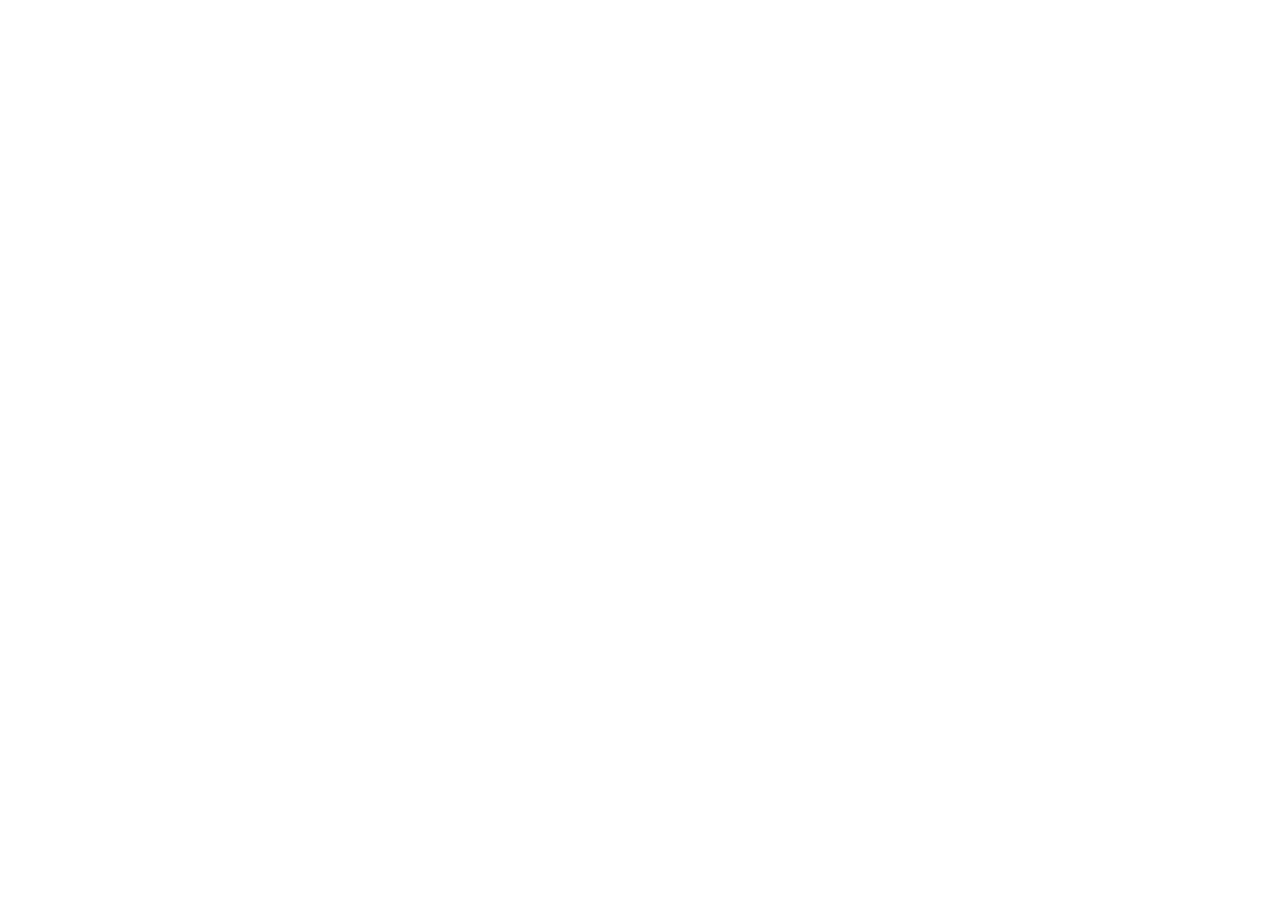
==== index.html @ f0270bab "add boiler plate" ====
<!DOCTYPE html>
<html lang="en" data-theme="light">
<head>
  <meta charset="utf-8">
  <meta name="viewport" content="width=device-width,initial-scale=1">
  <title>Talatinigan — Project Portfolio</title>
</head>
<body>
<header class="top">

</header>
<main>

</main>
</body>
</html>
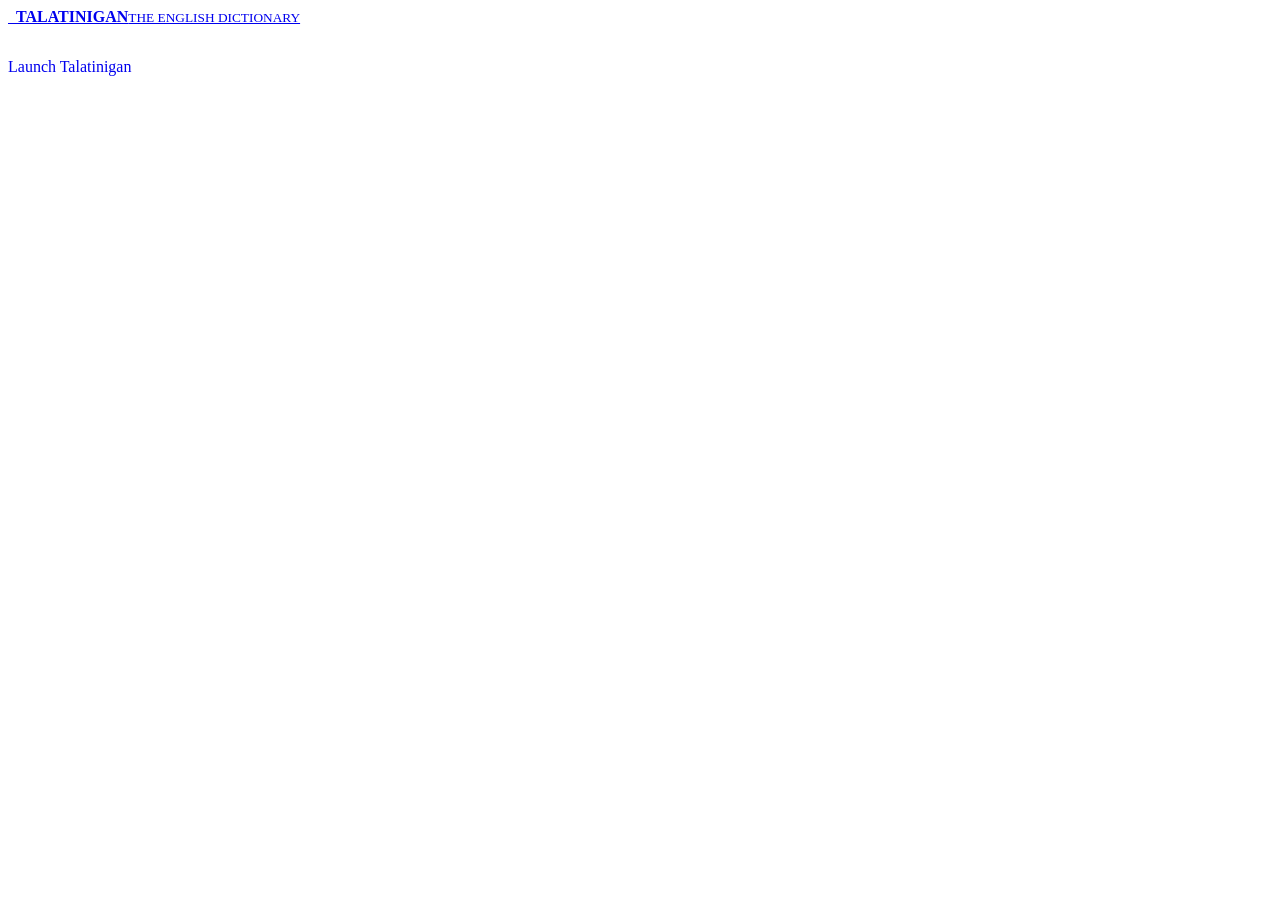
==== commit 1bc768e4: "added header" ====
--- a/index.html
+++ b/index.html
@@ -4,10 +4,18 @@
   <meta charset="utf-8">
   <meta name="viewport" content="width=device-width,initial-scale=1">
   <title>Talatinigan — Project Portfolio</title>
+  <link href="https://fonts.googleapis.com/css2?family=DM+Sans:wght@400;500&family=DM+Serif+Display&display=swap" rel="stylesheet">
 </head>
 <body>
 <header class="top">
-
+  <a class="brand" href="index.html" aria-label="Talatinigan home">
+      <img src="assets/light.svg" alt="" class="brand-mark brand-mark-light">
+      <img src="assets/dark.svg" alt="" class="brand-mark brand-mark-dark">
+      <span><b>TALATINIGAN</b><small>THE ENGLISH DICTIONARY</small></span>
+  </a>
+  <div class="btns" style="margin-top:32px">
+    <a class="btn" href="app.html" style="text-decoration:none">Launch Talatinigan</a>
+  </div>
 </header>
 <main>
 
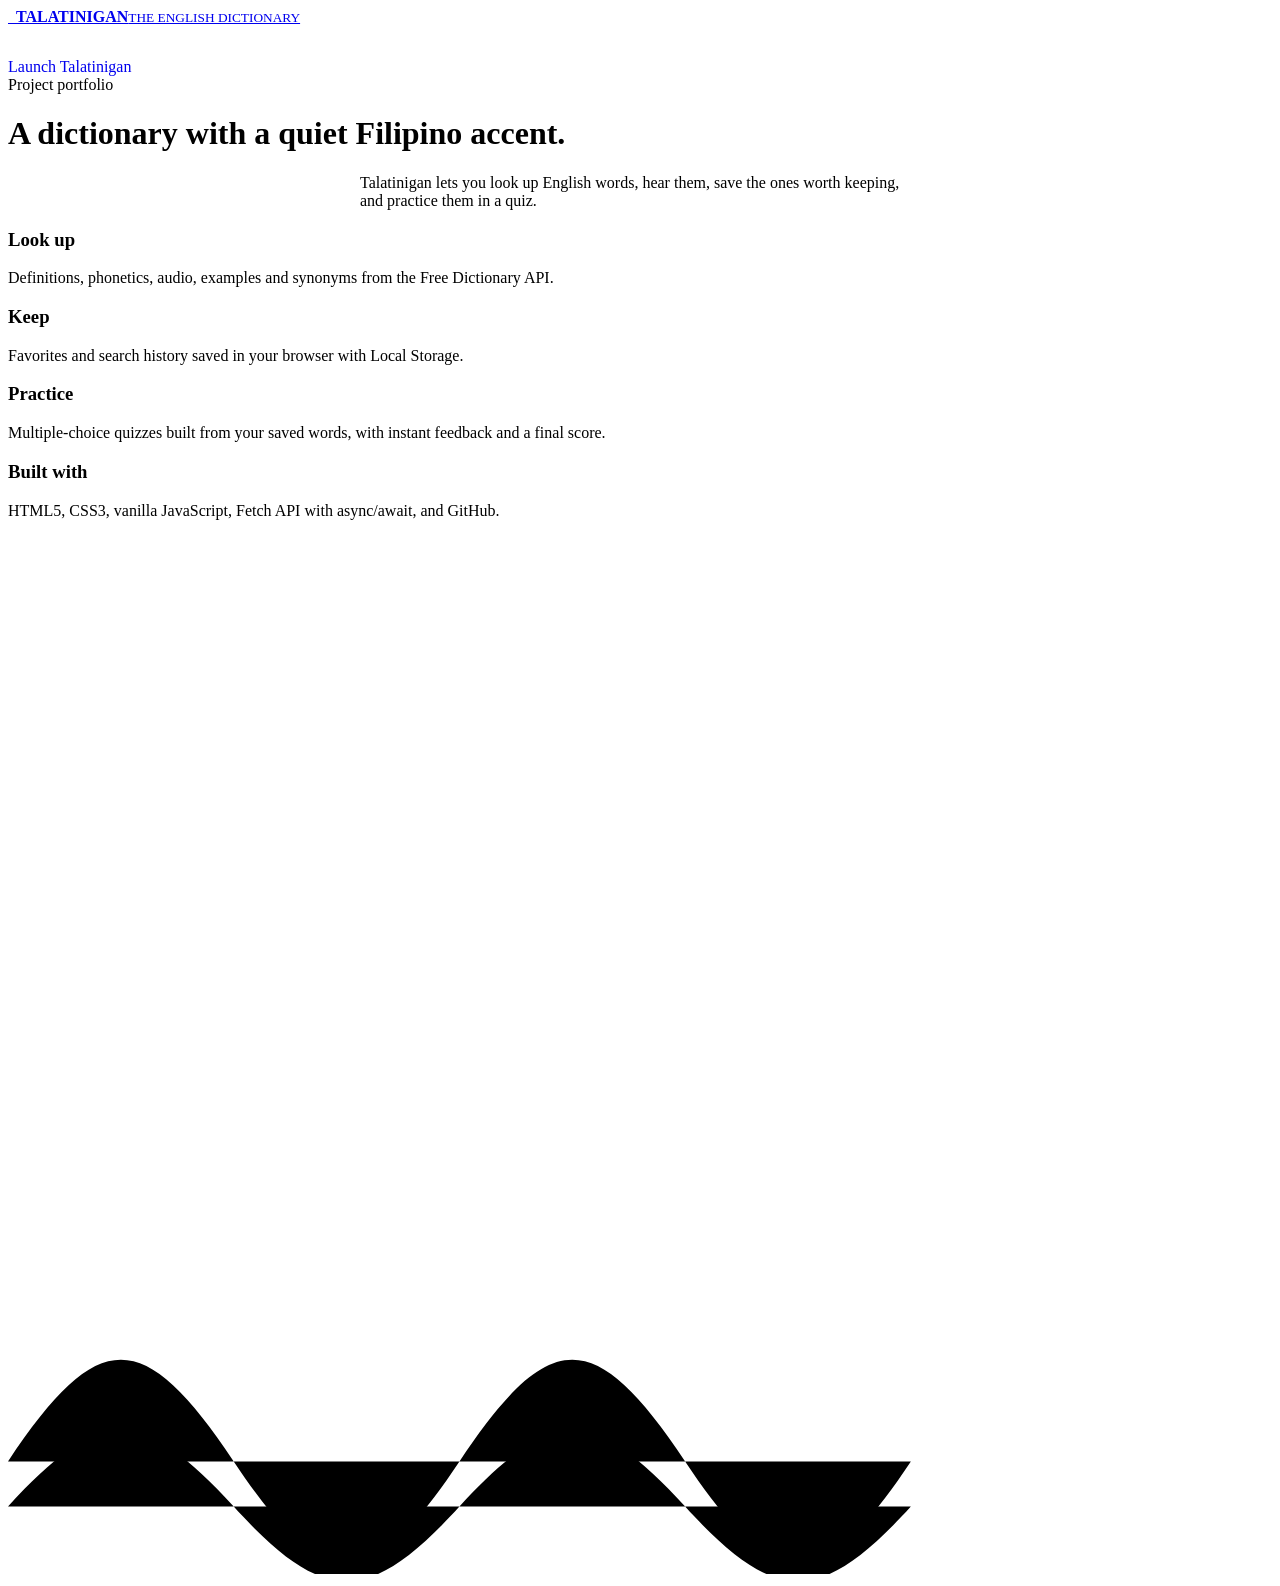
==== commit 3ad27cc6: "Added introduction interface" ====
--- a/index.html
+++ b/index.html
@@ -5,20 +5,31 @@
   <meta name="viewport" content="width=device-width,initial-scale=1">
   <title>Talatinigan — Project Portfolio</title>
   <link href="https://fonts.googleapis.com/css2?family=DM+Sans:wght@400;500&family=DM+Serif+Display&display=swap" rel="stylesheet">
+  <link rel="stylesheet" href="styles.css">
 </head>
 <body>
 <header class="top">
   <a class="brand" href="index.html" aria-label="Talatinigan home">
-      <img src="assets/light.svg" alt="" class="brand-mark brand-mark-light">
-      <img src="assets/dark.svg" alt="" class="brand-mark brand-mark-dark">
-      <span><b>TALATINIGAN</b><small>THE ENGLISH DICTIONARY</small></span>
+    <img src="assets/light.svg" alt="" class="brand-mark brand-mark-light">
+    <img src="assets/dark.svg" alt="" class="brand-mark brand-mark-dark">
+    <span><b>TALATINIGAN</b><small>THE ENGLISH DICTIONARY</small></span>
   </a>
-  <div class="btns" style="margin-top:32px">
-    <a class="btn" href="app.html" style="text-decoration:none">Launch Talatinigan</a>
-  </div>
+  <div class="btns" style="margin-top:32px"><a class="btn" href="app.html" style="text-decoration:none">Launch Talatinigan</a></div>
 </header>
 <main>
-
+  <div class="hero">
+    <div class="eyebrow">Project portfolio</div>
+    <h1>A dictionary with a quiet Filipino accent.</h1>
+    <p style="max-width:560px;margin:auto">Talatinigan lets you look up English words, hear them, save the ones worth keeping, and practice them in a quiz.</p>
+  </div>
+  <div class="cols">
+    <div class="card"><h3>Look up</h3><p>Definitions, phonetics, audio, examples and synonyms from the Free Dictionary API.</p></div>
+    <div class="card"><h3>Keep</h3><p>Favorites and search history saved in your browser with Local Storage.</p></div>
+    <div class="card"><h3>Practice</h3><p>Multiple-choice quizzes built from your saved words, with instant feedback and a final score.</p></div>
+    <div class="card"><h3>Built with</h3><p>HTML5, CSS3, vanilla JavaScript, Fetch API with async/await, and GitHub.</p></div>
+  </div>
 </main>
+<div class="deco" aria-hidden="true"><svg viewBox="0 0 280 230"><path d="M0 205c20-30 30-30 50 0s30 30 50 0 30-30 50 0 30 30 50 0"/><path d="M0 215c20-22 30-22 50 0s30 22 50 0 30-22 50 0 30 22 50 0"/></svg></div>
+<script>try{var t=localStorage.getItem('tala:theme');t=t&&JSON.parse(t);if(t==='dark'||(t==='system'&&matchMedia('(prefers-color-scheme: dark)').matches))document.documentElement.dataset.theme='dark'}catch(e){}</script>
 </body>
 </html>
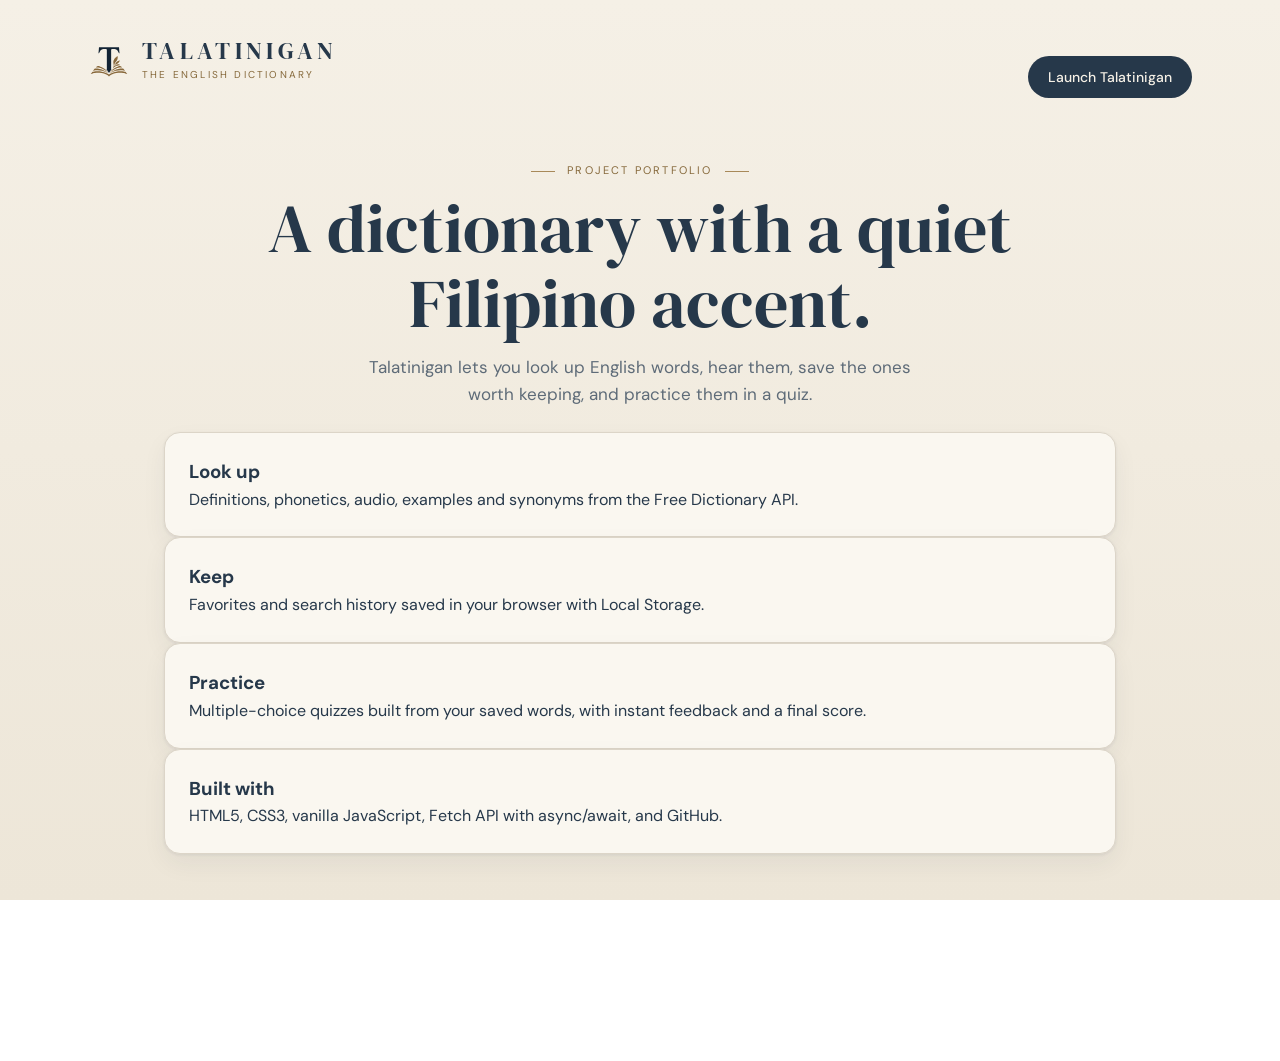
==== commit ce1833d4: "Update website and add brand logo" ====
--- a/index.html
+++ b/index.html
@@ -5,31 +5,31 @@
   <meta name="viewport" content="width=device-width,initial-scale=1">
   <title>Talatinigan — Project Portfolio</title>
   <link href="https://fonts.googleapis.com/css2?family=DM+Sans:wght@400;500&family=DM+Serif+Display&display=swap" rel="stylesheet">
-  <link rel="stylesheet" href="styles.css">
+  <link rel="stylesheet" href="style.css">
+  <link rel="icon" type="image/png" href="assets/favicon.png">
 </head>
 <body>
-<header class="top">
-  <a class="brand" href="index.html" aria-label="Talatinigan home">
-    <img src="assets/light.svg" alt="" class="brand-mark brand-mark-light">
-    <img src="assets/dark.svg" alt="" class="brand-mark brand-mark-dark">
-    <span><b>TALATINIGAN</b><small>THE ENGLISH DICTIONARY</small></span>
-  </a>
-  <div class="btns" style="margin-top:32px"><a class="btn" href="app.html" style="text-decoration:none">Launch Talatinigan</a></div>
-</header>
-<main>
-  <div class="hero">
-    <div class="eyebrow">Project portfolio</div>
-    <h1>A dictionary with a quiet Filipino accent.</h1>
-    <p style="max-width:560px;margin:auto">Talatinigan lets you look up English words, hear them, save the ones worth keeping, and practice them in a quiz.</p>
-  </div>
-  <div class="cols">
-    <div class="card"><h3>Look up</h3><p>Definitions, phonetics, audio, examples and synonyms from the Free Dictionary API.</p></div>
-    <div class="card"><h3>Keep</h3><p>Favorites and search history saved in your browser with Local Storage.</p></div>
-    <div class="card"><h3>Practice</h3><p>Multiple-choice quizzes built from your saved words, with instant feedback and a final score.</p></div>
-    <div class="card"><h3>Built with</h3><p>HTML5, CSS3, vanilla JavaScript, Fetch API with async/await, and GitHub.</p></div>
-  </div>
-</main>
-<div class="deco" aria-hidden="true"><svg viewBox="0 0 280 230"><path d="M0 205c20-30 30-30 50 0s30 30 50 0 30-30 50 0 30 30 50 0"/><path d="M0 215c20-22 30-22 50 0s30 22 50 0 30-22 50 0 30 22 50 0"/></svg></div>
-<script>try{var t=localStorage.getItem('tala:theme');t=t&&JSON.parse(t);if(t==='dark'||(t==='system'&&matchMedia('(prefers-color-scheme: dark)').matches))document.documentElement.dataset.theme='dark'}catch(e){}</script>
+  <header class="top">
+    <a class="brand" href="index.html" aria-label="Talatinigan home">
+      <img src="assets/light.svg" alt="" class="brand-mark brand-mark-light">
+      <img src="assets/dark.svg" alt="" class="brand-mark brand-mark-dark">
+      <span><b>TALATINIGAN</b><small>THE ENGLISH DICTIONARY</small></span>
+    </a>
+    <div class="btns" style="margin-top:32px"><a class="btn" href="app.html" style="text-decoration:none">Launch Talatinigan</a></div>
+  </header>
+  <main>
+    <div class="hero">
+      <div class="eyebrow">Project portfolio</div>
+      <h1>A dictionary with a quiet Filipino accent.</h1>
+      <p style="max-width:560px;margin:auto">Talatinigan lets you look up English words, hear them, save the ones worth keeping, and practice them in a quiz.</p>
+    </div>
+    <div class="cols">
+      <div class="card"><h3>Look up</h3><p>Definitions, phonetics, audio, examples and synonyms from the Free Dictionary API.</p></div>
+      <div class="card"><h3>Keep</h3><p>Favorites and search history saved in your browser with Local Storage.</p></div>
+      <div class="card"><h3>Practice</h3><p>Multiple-choice quizzes built from your saved words, with instant feedback and a final score.</p></div>
+      <div class="card"><h3>Built with</h3><p>HTML5, CSS3, vanilla JavaScript, Fetch API with async/await, and GitHub.</p></div>
+    </div>
+  </main>
+  <script>try{var t=localStorage.getItem('tala:theme');t=t&&JSON.parse(t);if(t==='dark'||(t==='system'&&matchMedia('(prefers-color-scheme: dark)').matches))document.documentElement.dataset.theme='dark'}catch(e){}</script>
 </body>
 </html>
--- a/style.css
+++ b/style.css
@@ -0,0 +1,719 @@
+/* TALATINIGAN — Pure CSS Design System */
+:root {
+  --paper: #F5F0E6;
+  --ink: #26384A;
+  --brass: #A88959;
+  --white: #ffffff;
+  --stone: #DCD5C8;
+  --night: #202C3B;
+  --bg: var(--paper);
+  --bg2: #EDE6D8;
+  --card: #FAF7F0;
+  --ink-c: var(--ink);
+  --muted: #5E6B78;
+  --line: var(--stone);
+  --brass-t: #86693B;
+  --chip: #FDFBF6;
+  --kbd: #E6DFD0;
+  --btn: var(--ink);
+  --btn-t: var(--paper);
+  --danger: #B4503F;
+  --shadow: 0 1px 3px rgba(38, 56, 74, 0.08), 0 10px 24px rgba(38, 56, 74, 0.06);
+  --serif: 'DM Serif Display', Georgia, serif;
+  --sans: 'DM Sans', -apple-system, sans-serif;
+  --r-s: 10px;
+  --r-m: 16px;
+  --r-pill: 999px;
+}
+
+html[data-theme="dark"] {
+  --bg: var(--night);
+  --bg2: #1C2634;
+  --card: #28343F;
+  --ink-c: #F3EBDC;
+  --muted: #A9B4C0;
+  --line: #3A4856;
+  --brass: #C9A56B;
+  --brass-t: #D2B07A;
+  --chip: #2F3C49;
+  --kbd: #4A5663;
+  --btn: #F3EBDC;
+  --btn-t: #202C3B;
+  --danger: #E58A78;
+  --shadow: 0 10px 28px rgba(0, 0, 0, 0.35);
+}
+
+* {
+  box-sizing: border-box;
+  margin: 0;
+  padding: 0;
+}
+
+body {
+  font: 400 16px/1.6 var(--sans);
+  color: var(--ink-c);
+  background: linear-gradient(180deg, var(--bg) 0%, var(--bg2) 100%) fixed;
+  min-height: 100vh;
+  transition: background 0.3s, color 0.3s;
+
+}
+
+button {
+  font: inherit;
+  color: inherit;
+  background: none;
+  border: 0;
+  cursor: pointer;
+}
+
+[hidden] {
+  display: none !important;
+}
+
+/* Header */
+.top {
+  display: flex;
+  align-items: center;
+  justify-content: space-between;
+  gap: 24px;
+  padding: 24px 48px;
+  max-width: 1200px;
+  margin: auto;
+}
+
+.brand {
+  cursor: pointer;
+  display: inline-flex;
+  align-items: center;
+  gap: 12px;
+  text-decoration: none;
+  color: inherit;
+}
+
+.brand-mark {
+  width: 42px;
+  height: 42px;
+  object-fit: contain;
+  flex-shrink: 0;
+}
+
+.brand-mark-dark { display: none; }
+html[data-theme="dark"] .brand-mark-light { display: none; }
+html[data-theme="dark"] .brand-mark-dark { display: block; }
+
+.brand b {
+  display: block;
+  font: 400 24px/1 var(--serif);
+  letter-spacing: 0.18em;
+  color: var(--ink-c);
+}
+
+.brand small {
+  display: block;
+  font-size: 10px;
+  letter-spacing: 0.22em;
+  color: var(--brass-t);
+  margin-top: 4px;
+}
+
+nav {
+  display: flex;
+  align-items: center;
+  gap: 8px;
+}
+
+nav button {
+  padding: 8px 14px;
+  font-size: 15px;
+  color: var(--muted);
+  border-bottom: 2px solid transparent;
+  transition: color 0.2s;
+}
+
+nav button:hover {
+  color: var(--ink-c);
+}
+
+nav button.on {
+  color: var(--ink-c);
+  border-color: var(--brass);
+  font-weight: 500;
+}
+
+/* Toggle */
+.toggle {
+  display: flex;
+  align-items: center;
+  gap: 8px;
+  padding: 6px 14px;
+  margin-left: 8px;
+  border: 1px solid var(--line);
+  border-radius: var(--r-pill);
+  background: var(--chip);
+}
+
+.t-icon {
+  font-size: 14px;
+  line-height: 1;
+  color: var(--brass-t);
+}
+
+.toggle i {
+  width: 32px;
+  height: 18px;
+  border-radius: var(--r-pill);
+  background: var(--brass);
+  position: relative;
+  display: inline-block;
+}
+
+.toggle i:after {
+  content: "";
+  position: absolute;
+  top: 2px;
+  left: 2px;
+  width: 14px;
+  height: 14px;
+  border-radius: 50%;
+  background: var(--paper);
+  transition: transform 0.25s;
+}
+
+html[data-theme="dark"] .toggle i:after {
+  transform: translateX(14px);
+  background: var(--night);
+}
+
+/* Main */
+main {
+  max-width: 1000px;
+  margin: 0 auto;
+  padding: 16px 24px 23dvh;
+}
+
+.hero {
+  text-align: center;
+  padding: 24px 0;
+}
+
+.hero h1 {
+  font: 400 clamp(40px, 6vw, 68px)/1.1 var(--serif);
+  margin-bottom: 12px;
+}
+
+.hero p {
+  color: var(--muted);
+  font-size: 17px;
+}
+
+.eyebrow {
+  display: flex;
+  align-items: center;
+  justify-content: center;
+  gap: 12px;
+  font-size: 11px;
+  letter-spacing: 0.2em;
+  text-transform: uppercase;
+  color: var(--brass-t);
+  margin-bottom: 12px;
+}
+
+.eyebrow:before, .eyebrow:after {
+  content: "";
+  width: 24px;
+  height: 1px;
+  background: var(--brass);
+}
+
+.left .eyebrow {
+  justify-content: flex-start;
+}
+.left .eyebrow:before {
+  display: none;
+}
+
+/* Search */
+.search {
+  max-width: 600px;
+  margin: 20px auto;
+}
+
+.sbox {
+  display: flex;
+  align-items: center;
+  gap: 8px;
+  padding: 6px 6px 6px 20px;
+  background: var(--card);
+  border: 1px solid var(--brass);
+  border-radius: var(--r-pill);
+  box-shadow: var(--shadow);
+}
+
+.sbox input {
+  flex: 1;
+  border: 0;
+  background: none;
+  font: inherit;
+  color: inherit;
+  outline: 0;
+  padding: 8px 0;
+}
+
+.sbox input::placeholder {
+  color: var(--muted);
+}
+
+.go {
+  padding: 10px 22px;
+  border-radius: var(--r-pill);
+  background: var(--brass);
+  color: #fff;
+  font-weight: 500;
+  transition: opacity 0.2s;
+}
+
+.go:hover {
+  opacity: 0.9;
+}
+
+.try {
+  display: flex;
+  flex-wrap: wrap;
+  justify-content: center;
+  gap: 8px;
+  margin-bottom: 32px;
+}
+
+.try .eyebrow {
+  width: 100%;
+  margin-bottom: 4px;
+}
+
+.chip {
+  padding: 6px 16px;
+  border: 1px solid var(--line);
+  border-radius: var(--r-pill);
+  background: var(--chip);
+  font-size: 14px;
+  color: var(--muted);
+  transition: border-color 0.2s, color 0.2s;
+}
+
+.chip:hover {
+  border-color: var(--brass);
+  color: var(--ink-c);
+}
+
+/* Grid & Cards */
+.grid {
+  display: grid;
+  grid-template-columns: minmax(0, 1fr);
+  gap: 24px;
+  align-items: start;
+}
+
+.card {
+  background: var(--card);
+  border: 1px solid var(--line);
+  border-radius: var(--r-m);
+  box-shadow: var(--shadow);
+  padding: 24px;
+}
+
+.card h2 {
+  font-size: 20px;
+  margin-bottom: 12px;
+}
+
+.wordhead {
+  display: flex;
+  justify-content: space-between;
+  align-items: flex-start;
+}
+
+.lbl {
+  font-size: 11px;
+  letter-spacing: 0.18em;
+  text-transform: uppercase;
+  color: var(--brass-t);
+}
+
+.word {
+  font: 400 clamp(44px, 5vw, 68px)/1.1 var(--serif);
+  letter-spacing: 0.08em;
+  margin: 12px 0 6px;
+  overflow-wrap: anywhere;
+}
+
+.pron {
+  display: flex;
+  align-items: center;
+  gap: 12px;
+  color: var(--muted);
+  font-size: 15px;
+  margin-bottom: 16px;
+}
+
+.posh {
+  display: flex;
+  align-items: center;
+  gap: 12px;
+  margin: 20px 0 8px;
+  font-style: italic;
+  color: var(--brass-t);
+}
+
+.posh:after {
+  content: "";
+  flex: 1;
+  height: 1px;
+  background: var(--line);
+}
+
+ol.defs {
+  list-style: none;
+  display: grid;
+  gap: 12px;
+}
+
+ol.defs li {
+  display: grid;
+  grid-template-columns: 24px 1fr;
+  gap: 10px;
+}
+
+ol.defs .n {
+  width: 22px;
+  height: 22px;
+  border: 1px solid var(--line);
+  border-radius: 50%;
+  font-size: 11px;
+  display: grid;
+  place-items: center;
+  color: var(--muted);
+  margin-top: 3px;
+}
+
+.q {
+  color: var(--muted);
+  font-size: 14px;
+  margin-top: 4px;
+  font-style: italic;
+}
+
+.syn {
+  display: flex;
+  flex-wrap: wrap;
+  align-items: center;
+  gap: 6px;
+  margin-top: 12px;
+}
+
+.row {
+  display: flex;
+  justify-content: space-between;
+  align-items: center;
+  padding: 12px 0;
+  border-bottom: 1px solid var(--line);
+  width: 100%;
+}
+
+.bar {
+  height: 8px;
+  border-radius: var(--r-pill);
+  background: var(--line);
+  overflow: hidden;
+  margin: 8px 0 12px;
+}
+
+.bar i {
+  display: block;
+  height: 100%;
+  background: var(--brass);
+  border-radius: inherit;
+  transition: width 0.3s;
+}
+
+.small {
+  font-size: 13px;
+  color: var(--muted);
+}
+
+/* Common UI */
+.btn {
+  padding: 10px 20px;
+  border-radius: var(--r-pill);
+  background: var(--btn);
+  color: var(--btn-t);
+  font-size: 14px;
+  font-weight: 500;
+  transition: opacity 0.2s;
+}
+
+.btn:hover {
+  opacity: 0.9;
+}
+
+.btn.danger {
+  background: none;
+  border: 1px solid var(--danger);
+  color: var(--danger);
+}
+
+.btn.ghost {
+  background: none;
+  border: 1px solid var(--line);
+  color: var(--ink-c);
+}
+
+.icon-btn {
+  padding: 6px 12px;
+  border: 1px solid var(--line);
+  border-radius: var(--r-pill);
+  font-size: 13px;
+  color: var(--ink-c);
+}
+
+.icon-btn.saved {
+  border-color: var(--brass);
+  color: var(--brass-t);
+  font-weight: 500;
+}
+
+.btns {
+  display: flex;
+  gap: 10px;
+  justify-content: center;
+  flex-wrap: wrap;
+}
+
+.cards {
+  display: grid;
+  grid-template-columns: repeat(auto-fill, minmax(260px, 1fr));
+  gap: 16px;
+  margin-top: 20px;
+}
+
+.mini {
+  padding: 18px;
+  cursor: pointer;
+  text-align: left;
+  border: 1px solid var(--line);
+  border-radius: var(--r-m);
+  background: var(--card);
+}
+
+.mini:hover {
+  border-color: var(--brass);
+}
+
+.mini h3 {
+  font: 400 22px var(--serif);
+  margin-bottom: 4px;
+}
+
+.mini p {
+  font-size: 14px;
+  color: var(--muted);
+}
+
+.headrow {
+  display: flex;
+  justify-content: space-between;
+  align-items: flex-end;
+  gap: 16px;
+}
+
+/* ===== Footer ===== */
+
+.site-footer {
+  margin-top: 24px;
+  padding: 40px 48px 20px;
+  border-top: 1px solid var(--line);
+  background: var(--bg2);
+  color: var(--ink-c);
+  transition: background 0.3s, color 0.3s;
+}
+
+.footer-inner {
+  max-width: 1104px;
+  margin: 0 auto;
+  padding-bottom: 32px;
+
+  display: flex;
+  justify-content: space-between;
+  align-items: flex-start;
+  flex-wrap: wrap;
+  gap: 40px;
+}
+
+.footer-brand {
+  max-width: 340px;
+}
+
+.footer-logo {
+  display: inline-flex;
+  align-items: center;
+  color: inherit;
+  cursor: pointer;
+  gap: 12px;
+  text-decoration: none;
+}
+
+.footer-brand-text strong {
+  display: block;
+  font: 400 20px/1.2 var(--serif);
+  letter-spacing: 0.12em;
+}
+
+.footer-brand-text small {
+  display: block;
+  margin-top: 5px;
+  color: var(--brass-t);
+  font-size: 9px;
+  letter-spacing: 0.16em;
+}
+
+.footer-description {
+  max-width: 320px;
+  color: var(--muted);
+  font-size: 13px;
+  line-height: 1.8;
+}
+
+.footer-links {
+  display: flex;
+  flex-wrap: wrap;
+  gap: clamp(32px, 6vw, 80px);
+}
+
+.footer-bottom {
+  max-width: 1104px;
+  margin: 0 auto;
+  padding-top: 18px;
+  display: flex;
+  justify-content: space-between;
+  align-items: center;
+  flex-wrap: wrap;
+  gap: 10px;
+  color: var(--muted);
+  font-size: 11px;
+}
+
+/* Responsive footer */
+
+@media (max-width: 700px) {
+  .site-footer {
+    padding: 32px 20px 18px;
+  }
+
+  .footer-inner {
+    flex-direction: column;
+    gap: 28px;
+  }
+
+  .footer-links {
+    width: 100%;
+    gap: 40px;
+  }
+
+  .footer-bottom {
+    flex-direction: column;
+    align-items: flex-start;
+    gap: 6px;
+  }
+}
+
+@media (max-width: 360px) {
+  .site-footer {
+    padding-right: 16px;
+    padding-left: 16px;
+  }
+
+  .footer-links {
+    gap: 24px;
+  }
+}
+
+/* Toast */
+.toast {
+  position: fixed;
+  left: 50%;
+  bottom: 24px;
+  transform: translate(-50%, 20px);
+  background: var(--btn);
+  color: var(--btn-t);
+  padding: 8px 18px;
+  border-radius: var(--r-pill);
+  font-size: 14px;
+  opacity: 0;
+  pointer-events: none;
+  transition: 0.25s;
+  z-index: 100;
+}
+
+.toast.show {
+  opacity: 1;
+  transform: translate(-50%, 0);
+}
+
+@media (max-width: 480px) {
+  .brand-mark {
+    width: 34px;
+    height: 34px;
+  }
+  .brand b {
+    font-size: 19px;
+  }
+  .brand small {
+    font-size: 8px;
+  }
+}
+
+@media (max-width: 800px) {
+  .top {
+    padding: 16px;
+    flex-wrap: wrap;
+  }
+  .grid {
+    grid-template-columns: 1fr;
+  }
+  main {
+    padding: 16px 24px 33dvh;
+  }
+}
+
+/* Clean dictionary-only layout */
+.grid { grid-template-columns: minmax(0, 1fr); }
+
+#main-card, #main-card > .card {
+  min-width: 0; 
+  width: 100%; 
+}
+
+.error-card { 
+  text-align: center; 
+  padding: 32px 20px; 
+}
+
+.error-card p, .empty-def { 
+  color: var(--muted); 
+  margin: 8px 0 16px; 
+}
+
+.loading { 
+  padding: 32px; 
+  text-align: center; 
+}
+
+.source-link { 
+  margin-top: 20px; 
+  padding-top: 12px; 
+  border-top: 1px solid var(--line); 
+  font-size: 13px; 
+}
+
+.source-link a { 
+  color: var(--brass-t); 
+  text-decoration: none; 
+}
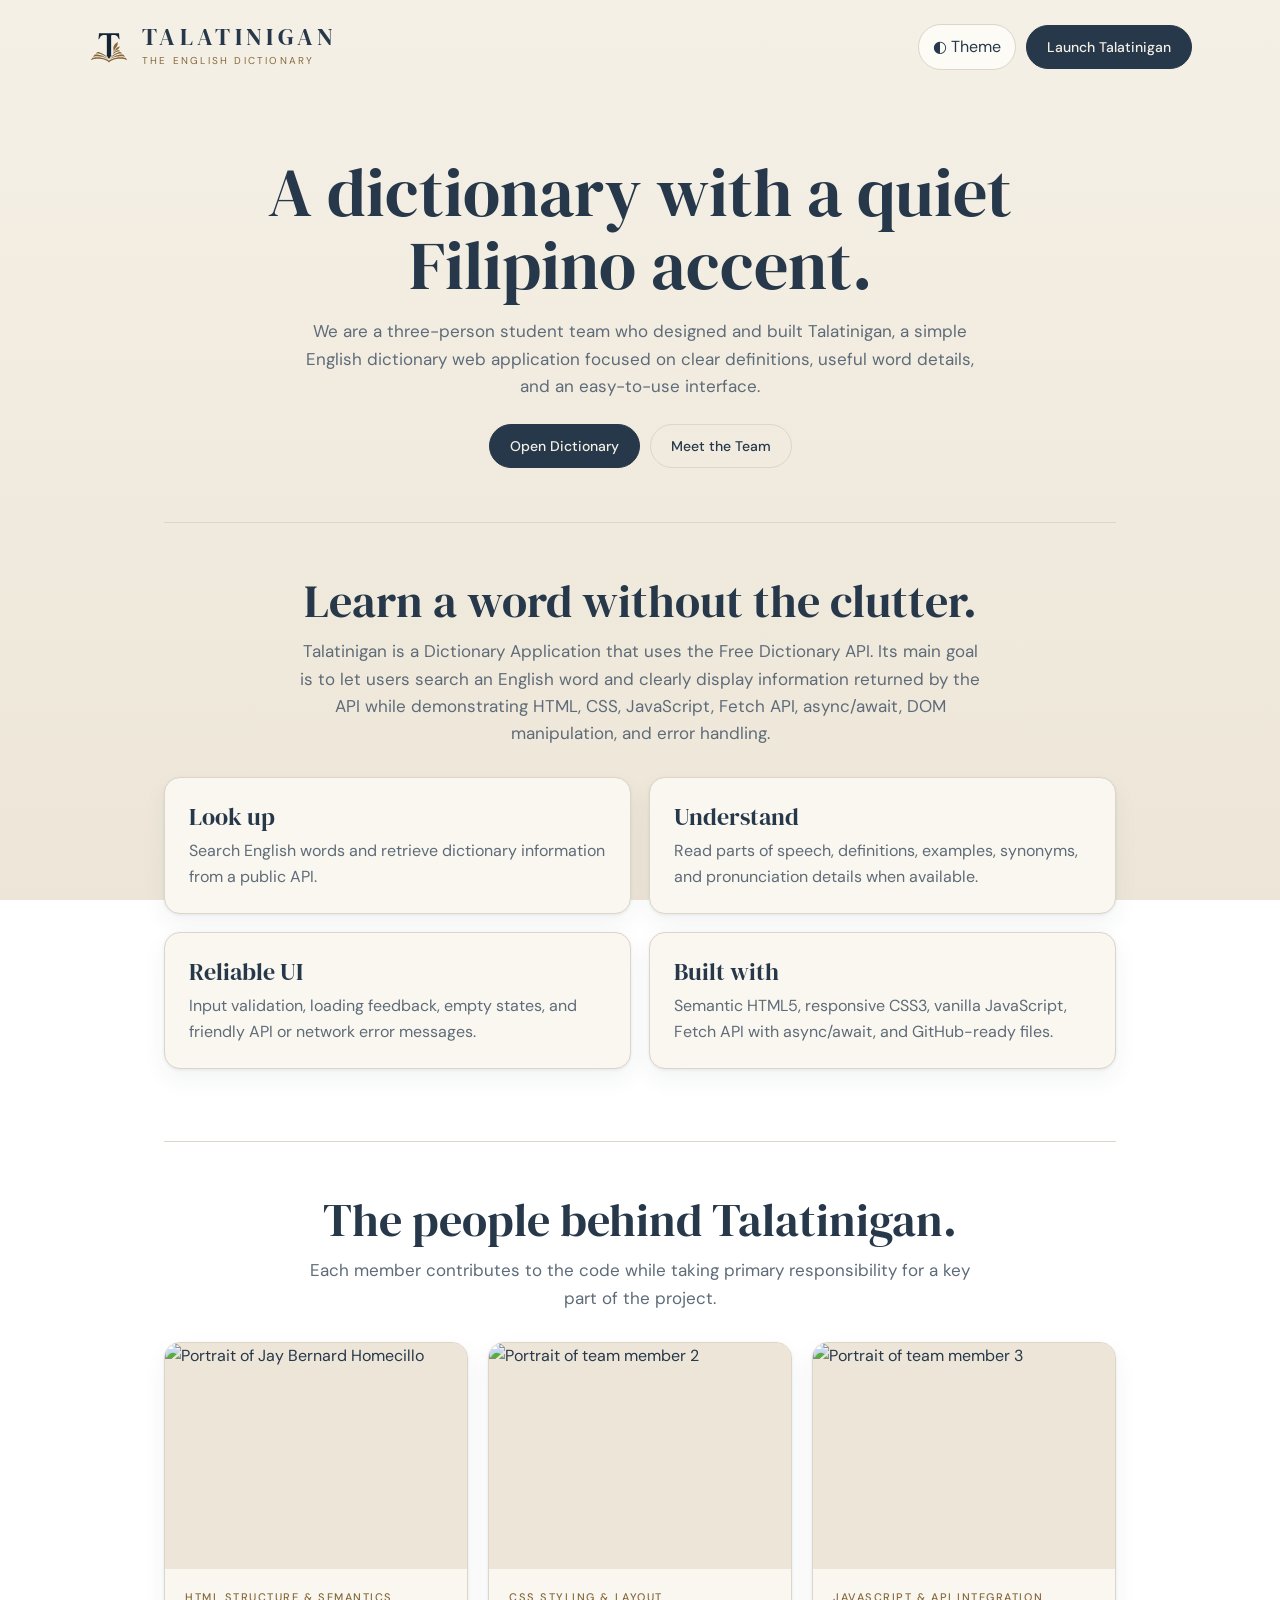
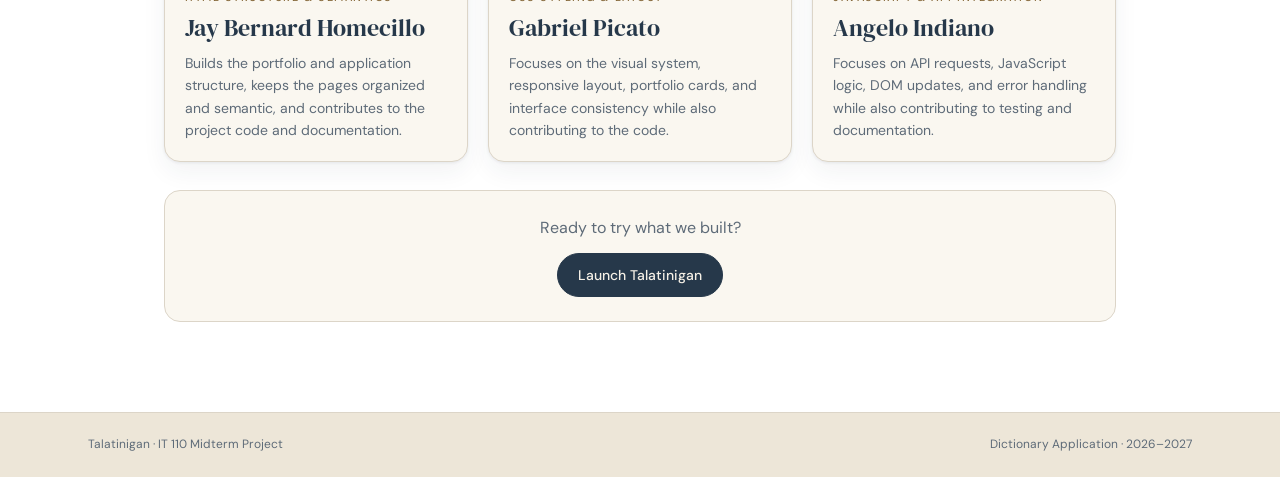
==== commit e8b746b5: "Added portfolio section" ====
--- a/index.html
+++ b/index.html
@@ -2,34 +2,126 @@
 <html lang="en" data-theme="light">
 <head>
   <meta charset="utf-8">
-  <meta name="viewport" content="width=device-width,initial-scale=1">
-  <title>Talatinigan — Project Portfolio</title>
+  <meta name="viewport" content="width=device-width, initial-scale=1">
+  <meta name="description" content="Talatinigan group portfolio and English dictionary API project.">
+  <title>Talatinigan — Group Portfolio</title>
+  <link rel="preconnect" href="https://fonts.googleapis.com">
+  <link rel="preconnect" href="https://fonts.gstatic.com" crossorigin>
   <link href="https://fonts.googleapis.com/css2?family=DM+Sans:wght@400;500&family=DM+Serif+Display&display=swap" rel="stylesheet">
   <link rel="stylesheet" href="style.css">
-  <link rel="icon" type="image/png" href="assets/favicon.png">
+  <link rel="icon" type="image/svg+xml" href="assets/favicon.svg">
 </head>
 <body>
   <header class="top">
-    <a class="brand" href="index.html" aria-label="Talatinigan home">
+    <a class="brand" href="index.html" aria-label="Talatinigan portfolio home">
       <img src="assets/light.svg" alt="" class="brand-mark brand-mark-light">
       <img src="assets/dark.svg" alt="" class="brand-mark brand-mark-dark">
       <span><b>TALATINIGAN</b><small>THE ENGLISH DICTIONARY</small></span>
     </a>
-    <div class="btns" style="margin-top:32px"><a class="btn" href="app.html" style="text-decoration:none">Launch Talatinigan</a></div>
+    <div class="header-actions">
+      <button class="theme-btn" id="theme-toggle" type="button" aria-label="Toggle dark mode">◐ Theme</button>
+      <a class="btn" href="app.html">Launch Talatinigan</a>
+    </div>
   </header>
+
   <main>
-    <div class="hero">
-      <div class="eyebrow">Project portfolio</div>
+    <section class="hero">
       <h1>A dictionary with a quiet Filipino accent.</h1>
-      <p style="max-width:560px;margin:auto">Talatinigan lets you look up English words, hear them, save the ones worth keeping, and practice them in a quiz.</p>
+      <p>We are a three-person student team who designed and built Talatinigan, a simple English dictionary web application focused on clear definitions, useful word details, and an easy-to-use interface.</p>
+      <div class="btns hero-actions">
+        <a class="btn" href="app.html">Open Dictionary</a>
+        <a class="btn ghost" href="#team">Meet the Team</a>
+      </div>
+    </section>
+
+    <section class="project-section" aria-labelledby="project-title">
+      <div class="section-heading">
+        <h2 id="project-title">Learn a word without the clutter.</h2>
+        <p>Talatinigan is a Dictionary Application that uses the Free Dictionary API. Its main goal is to let users search an English word and clearly display information returned by the API while demonstrating HTML, CSS, JavaScript, Fetch API, async/await, DOM manipulation, and error handling.</p>
+      </div>
+
+      <div class="cols">
+        <article class="card">
+          <h3>Look up</h3>
+          <p>Search English words and retrieve dictionary information from a public API.</p>
+        </article>
+        <article class="card">
+          <h3>Understand</h3>
+          <p>Read parts of speech, definitions, examples, synonyms, and pronunciation details when available.</p>
+        </article>
+        <article class="card">
+          <h3>Reliable UI</h3>
+          <p>Input validation, loading feedback, empty states, and friendly API or network error messages.</p>
+        </article>
+        <article class="card">
+          <h3>Built with</h3>
+          <p>Semantic HTML5, responsive CSS3, vanilla JavaScript, Fetch API with async/await, and GitHub-ready files.</p>
+        </article>
+      </div>
+    </section>
+
+    <section class="team-section" id="team" aria-labelledby="team-title">
+      <div class="section-heading">
+        <h2 id="team-title">The people behind Talatinigan.</h2>
+        <p>Each member contributes to the code while taking primary responsibility for a key part of the project.</p>
+      </div>
+
+      <div class="team-grid">
+        <article class="team-card">
+          <div class="team-photo"><img src="assets/member-1.png" alt="Portrait of Jay Bernard Homecillo"></div>
+          <div class="team-info">
+            <span class="team-role">HTML Structure &amp; Semantics</span>
+            <h3>Jay Bernard Homecillo</h3>
+            <p>Builds the portfolio and application structure, keeps the pages organized and semantic, and contributes to the project code and documentation.</p>
+          </div>
+        </article>
+
+        <article class="team-card">
+          <div class="team-photo"><img src="assets/member-2.jpeg" alt="Portrait of team member 2"></div>
+          <div class="team-info">
+            <span class="team-role">CSS Styling &amp; Layout</span>
+            <h3>Gabriel Picato</h3>
+            <p>Focuses on the visual system, responsive layout, portfolio cards, and interface consistency while also contributing to the code.</p>
+          </div>
+        </article>
+
+        <article class="team-card">
+          <div class="team-photo"><img src="assets/member-3.png" alt="Portrait of team member 3"></div>
+          <div class="team-info">
+            <span class="team-role">JavaScript &amp; API Integration</span>
+            <h3>Angelo Indiano</h3>
+            <p>Focuses on API requests, JavaScript logic, DOM updates, and error handling while also contributing to testing and documentation.</p>
+          </div>
+        </article>
+      </div>
+
+      <div class="portfolio-cta">
+        <p>Ready to try what we built?</p>
+        <a class="btn" href="app.html">Launch Talatinigan</a>
+      </div>
+    </section>
+  </main>
+
+  <footer class="site-footer">
+    <div class="footer-bottom">
+      <span>Talatinigan · IT 110 Midterm Project</span>
+      <span>Dictionary Application · 2026–2027</span>
     </div>
-    <div class="cols">
-      <div class="card"><h3>Look up</h3><p>Definitions, phonetics, audio, examples and synonyms from the Free Dictionary API.</p></div>
-      <div class="card"><h3>Keep</h3><p>Favorites and search history saved in your browser with Local Storage.</p></div>
-      <div class="card"><h3>Practice</h3><p>Multiple-choice quizzes built from your saved words, with instant feedback and a final score.</p></div>
-      <div class="card"><h3>Built with</h3><p>HTML5, CSS3, vanilla JavaScript, Fetch API with async/await, and GitHub.</p></div>
-    </div>
-  </main>
-  <script>try{var t=localStorage.getItem('tala:theme');t=t&&JSON.parse(t);if(t==='dark'||(t==='system'&&matchMedia('(prefers-color-scheme: dark)').matches))document.documentElement.dataset.theme='dark'}catch(e){}</script>
+  </footer>
+
+  <script>
+    (function () {
+      const root = document.documentElement;
+      const button = document.getElementById('theme-toggle');
+      const saved = localStorage.getItem('tala:theme');
+      if (saved === 'dark' || (!saved && matchMedia('(prefers-color-scheme: dark)').matches)) {
+        root.dataset.theme = 'dark';
+      }
+      button.addEventListener('click', function () {
+        root.dataset.theme = root.dataset.theme === 'dark' ? 'light' : 'dark';
+        localStorage.setItem('tala:theme', root.dataset.theme);
+      });
+    })();
+  </script>
 </body>
 </html>
--- a/style.css
+++ b/style.css
@@ -1,719 +1,115 @@
-/* TALATINIGAN — Pure CSS Design System */
+/* TALATINIGAN — shared portfolio + application design */
 :root {
-  --paper: #F5F0E6;
-  --ink: #26384A;
-  --brass: #A88959;
-  --white: #ffffff;
-  --stone: #DCD5C8;
-  --night: #202C3B;
-  --bg: var(--paper);
-  --bg2: #EDE6D8;
-  --card: #FAF7F0;
-  --ink-c: var(--ink);
-  --muted: #5E6B78;
-  --line: var(--stone);
-  --brass-t: #86693B;
-  --chip: #FDFBF6;
-  --kbd: #E6DFD0;
-  --btn: var(--ink);
-  --btn-t: var(--paper);
-  --danger: #B4503F;
-  --shadow: 0 1px 3px rgba(38, 56, 74, 0.08), 0 10px 24px rgba(38, 56, 74, 0.06);
-  --serif: 'DM Serif Display', Georgia, serif;
-  --sans: 'DM Sans', -apple-system, sans-serif;
-  --r-s: 10px;
-  --r-m: 16px;
-  --r-pill: 999px;
+  --paper:#F5F0E6; --ink:#26384A; --brass:#A88959; --white:#fff; --stone:#DCD5C8;
+  --night:#202C3B; --bg:var(--paper); --bg2:#EDE6D8; --card:#FAF7F0; --ink-c:var(--ink);
+  --muted:#5E6B78; --line:var(--stone); --brass-t:#86693B; --chip:#FDFBF6; --btn:var(--ink);
+  --btn-t:var(--paper); --danger:#B4503F;
+  --shadow:0 1px 3px rgba(38,56,74,.08),0 10px 24px rgba(38,56,74,.06);
+  --serif:'DM Serif Display',Georgia,serif; --sans:'DM Sans',-apple-system,sans-serif;
+  --r-s:10px; --r-m:16px; --r-pill:999px;
 }
+html { scroll-behavior:smooth; }
+html[data-theme="dark"] {
+  --bg:var(--night); --bg2:#1C2634; --card:#28343F; --ink-c:#F3EBDC; --muted:#A9B4C0;
+  --line:#3A4856; --brass:#C9A56B; --brass-t:#D2B07A; --chip:#2F3C49; --btn:#F3EBDC;
+  --btn-t:#202C3B; --danger:#E58A78; --shadow:0 10px 28px rgba(0,0,0,.35);
+}
+* { box-sizing:border-box; margin:0; padding:0; }
+body { font:400 16px/1.6 var(--sans); color:var(--ink-c); background:linear-gradient(180deg,var(--bg) 0%,var(--bg2) 100%) fixed; min-height:100vh; transition:.3s; }
+button,input { font:inherit; color:inherit; }
+button { cursor:pointer; }
+a { color:inherit; }
+.top { display:flex; align-items:center; justify-content:space-between; gap:24px; padding:24px 48px; max-width:1200px; margin:auto; }
+.brand { display:inline-flex; align-items:center; gap:12px; text-decoration:none; }
+.brand-mark { width:42px; height:42px; object-fit:contain; flex-shrink:0; }
+.brand-mark-dark { display:none; } html[data-theme="dark"] .brand-mark-light{display:none} html[data-theme="dark"] .brand-mark-dark{display:block}
+.brand b { display:block; font:400 24px/1 var(--serif); letter-spacing:.18em; }
+.brand small { display:block; font-size:10px; letter-spacing:.22em; color:var(--brass-t); margin-top:4px; }
+.header-actions,.btns { display:flex; gap:10px; align-items:center; justify-content:center; flex-wrap:wrap; }
+.theme-btn { border:1px solid var(--line); background:var(--chip); padding:9px 14px; border-radius:var(--r-pill); }
+.btn { display:inline-block; padding:10px 20px; border-radius:var(--r-pill); background:var(--btn); color:var(--btn-t); border:1px solid var(--btn); font-size:14px; font-weight:500; text-decoration:none; transition:.2s; }
+.btn:hover { opacity:.88; transform:translateY(-1px); }
+.btn.ghost { background:transparent; border-color:var(--line); color:var(--ink-c); }
+main { max-width:1000px; margin:0 auto; padding:16px 24px 90px; }
+.hero { text-align:center; padding:46px 0 54px; }
+.hero h1 { font:400 clamp(40px,6vw,68px)/1.08 var(--serif); margin-bottom:16px; }
+.hero p,.section-heading p { max-width:680px; margin:auto; color:var(--muted); font-size:17px; }
+.hero-actions { margin-top:24px; }
+.eyebrow { display:flex; align-items:center; justify-content:center; gap:12px; font-size:11px; letter-spacing:.2em; text-transform:uppercase; color:var(--brass-t); margin-bottom:12px; }
+.eyebrow:before,.eyebrow:after { content:""; width:24px; height:1px; background:var(--brass); }
+.project-section,.team-section { padding-top:52px; border-top:1px solid var(--line); }
+.team-section { margin-top:72px; }
+.section-heading { text-align:center; margin-bottom:30px; }
+.section-heading h2 { font:400 clamp(32px,4vw,46px)/1.15 var(--serif); margin-bottom:10px; }
+.cols { display:grid; grid-template-columns:repeat(2,minmax(0,1fr)); gap:18px; }
+.card,.team-card { background:var(--card); border:1px solid var(--line); border-radius:var(--r-m); box-shadow:var(--shadow); }
+.card { padding:24px; }
+.card h2 { font:400 26px/1.2 var(--serif); margin-bottom:10px; }
+.card h3 { font:400 24px/1.25 var(--serif); margin-bottom:6px; } /* requested name font source */
+.card p,.team-card p { color:var(--muted); }
+.card-number,.lbl { display:block; font-size:11px; letter-spacing:.18em; text-transform:uppercase; color:var(--brass-t); margin-bottom:10px; }
+.team-grid { display:grid; grid-template-columns:repeat(3,minmax(0,1fr)); gap:20px; }
+.team-card { overflow:hidden; text-align:left; transition:transform .2s,border-color .2s; }
+.team-card:hover { transform:translateY(-4px); border-color:var(--brass); }
+.team-photo { width:100%; aspect-ratio:4/3; overflow:hidden; background:var(--bg2); }
+.team-photo img { width:100%; height:100%; display:block; object-fit:cover; object-position:center 24%; }
+.team-info { padding:20px; }
+.team-role { display:block; margin-bottom:6px; color:var(--brass-t); font-size:11px; font-weight:500; letter-spacing:.14em; text-transform:uppercase; }
+/* Names intentionally use the exact typography declared for div.card h3 / .card h3. */
+.team-info h3 { font:400 24px/1.25 var(--serif); margin-bottom:9px; }
+.team-info p { font-size:14px; }
+.portfolio-cta { margin-top:28px; padding:24px; border:1px solid var(--line); border-radius:var(--r-m); text-align:center; background:var(--card); }
+.portfolio-cta p { margin-bottom:12px; color:var(--muted); }
+.site-footer { border-top:1px solid var(--line); background:var(--bg2); padding:22px 48px; }
+.footer-bottom { max-width:1104px; margin:auto; display:flex; justify-content:space-between; gap:12px; flex-wrap:wrap; color:var(--muted); font-size:12px; }
+.footer-bottom a { color:var(--brass-t); text-decoration:none; }
 
-html[data-theme="dark"] {
-  --bg: var(--night);
-  --bg2: #1C2634;
-  --card: #28343F;
-  --ink-c: #F3EBDC;
-  --muted: #A9B4C0;
-  --line: #3A4856;
-  --brass: #C9A56B;
-  --brass-t: #D2B07A;
-  --chip: #2F3C49;
-  --kbd: #4A5663;
-  --btn: #F3EBDC;
-  --btn-t: #202C3B;
-  --danger: #E58A78;
-  --shadow: 0 10px 28px rgba(0, 0, 0, 0.35);
+/* Dictionary app */
+.app-main { max-width:860px; }
+.app-hero { padding-bottom:24px; }
+.search { max-width:650px; margin:18px auto; }
+.sbox { display:flex; align-items:center; gap:8px; padding:6px 6px 6px 20px; background:var(--card); border:1px solid var(--brass); border-radius:var(--r-pill); box-shadow:var(--shadow); }
+.sbox input { flex:1; min-width:0; border:0; background:none; outline:0; padding:9px 0; }
+.sbox input::placeholder { color:var(--muted); }
+.go { padding:10px 22px; border:0; border-radius:var(--r-pill); background:var(--brass); color:#fff; font-weight:500; }
+.try { display:flex; flex-wrap:wrap; justify-content:center; gap:8px; margin-bottom:30px; }
+.try .eyebrow { width:100%; margin-bottom:4px; }
+.chip { padding:6px 16px; border:1px solid var(--line); border-radius:var(--r-pill); background:var(--chip); font-size:14px; color:var(--muted); }
+.static-chip { cursor:default; }
+.status-message { min-height:26px; text-align:center; color:var(--muted); font-size:14px; margin-bottom:8px; }
+.status-message.error { color:var(--danger); }
+.empty-state,.error-card,.loading-card { text-align:center; padding:34px 24px; }
+.wordhead { display:flex; justify-content:space-between; align-items:flex-start; }
+.word { font:400 clamp(44px,7vw,68px)/1.1 var(--serif)!important; letter-spacing:.04em; overflow-wrap:anywhere; }
+.pron { color:var(--muted); margin-top:4px; }
+.posh { display:flex; align-items:center; gap:12px; margin:24px 0 10px; font-style:italic; color:var(--brass-t); }
+.posh:after { content:""; flex:1; height:1px; background:var(--line); }
+ol.defs { list-style:none; display:grid; gap:14px; }
+ol.defs li { display:grid; grid-template-columns:24px 1fr; gap:10px; }
+ol.defs .n { width:22px; height:22px; border:1px solid var(--line); border-radius:50%; font-size:11px; display:grid; place-items:center; color:var(--muted); margin-top:3px; }
+.q { color:var(--muted); font-size:14px; margin-top:4px; font-style:italic; }
+.syn { display:flex; flex-wrap:wrap; align-items:center; gap:6px; margin-top:14px; }
+.syn .lbl { margin:0 6px 0 0; }
+.source-link { margin-top:24px; padding-top:14px; border-top:1px solid var(--line); font-size:13px; color:var(--muted); }
+.source-link a { color:var(--brass-t); text-decoration:none; }
+.loader { width:28px; height:28px; border:3px solid var(--line); border-top-color:var(--brass); border-radius:50%; margin:0 auto 12px; animation:spin .8s linear infinite; }
+@keyframes spin { to { transform:rotate(360deg); } }
+.sr-only { position:absolute; width:1px; height:1px; padding:0; margin:-1px; overflow:hidden; clip:rect(0,0,0,0); white-space:nowrap; border:0; }
+
+@media (max-width:760px) {
+  .top { padding:16px; flex-wrap:wrap; }
+  .header-actions { width:100%; justify-content:space-between; }
+  main { padding:10px 18px 64px; }
+  .hero { padding-top:28px; }
+  .cols,.team-grid { grid-template-columns:1fr; }
+  .team-grid { max-width:430px; margin:auto; }
+  .team-section { margin-top:52px; }
+  .site-footer { padding:20px; }
 }
-
-* {
-  box-sizing: border-box;
-  margin: 0;
-  padding: 0;
+@media (max-width:420px) {
+  .brand-mark { width:34px; height:34px; }
+  .brand b { font-size:19px; }
+  .brand small { font-size:8px; }
+  .sbox { border-radius:var(--r-m); padding-left:14px; }
+  .go { padding-inline:16px; }
 }
-
-body {
-  font: 400 16px/1.6 var(--sans);
-  color: var(--ink-c);
-  background: linear-gradient(180deg, var(--bg) 0%, var(--bg2) 100%) fixed;
-  min-height: 100vh;
-  transition: background 0.3s, color 0.3s;
-
-}
-
-button {
-  font: inherit;
-  color: inherit;
-  background: none;
-  border: 0;
-  cursor: pointer;
-}
-
-[hidden] {
-  display: none !important;
-}
-
-/* Header */
-.top {
-  display: flex;
-  align-items: center;
-  justify-content: space-between;
-  gap: 24px;
-  padding: 24px 48px;
-  max-width: 1200px;
-  margin: auto;
-}
-
-.brand {
-  cursor: pointer;
-  display: inline-flex;
-  align-items: center;
-  gap: 12px;
-  text-decoration: none;
-  color: inherit;
-}
-
-.brand-mark {
-  width: 42px;
-  height: 42px;
-  object-fit: contain;
-  flex-shrink: 0;
-}
-
-.brand-mark-dark { display: none; }
-html[data-theme="dark"] .brand-mark-light { display: none; }
-html[data-theme="dark"] .brand-mark-dark { display: block; }
-
-.brand b {
-  display: block;
-  font: 400 24px/1 var(--serif);
-  letter-spacing: 0.18em;
-  color: var(--ink-c);
-}
-
-.brand small {
-  display: block;
-  font-size: 10px;
-  letter-spacing: 0.22em;
-  color: var(--brass-t);
-  margin-top: 4px;
-}
-
-nav {
-  display: flex;
-  align-items: center;
-  gap: 8px;
-}
-
-nav button {
-  padding: 8px 14px;
-  font-size: 15px;
-  color: var(--muted);
-  border-bottom: 2px solid transparent;
-  transition: color 0.2s;
-}
-
-nav button:hover {
-  color: var(--ink-c);
-}
-
-nav button.on {
-  color: var(--ink-c);
-  border-color: var(--brass);
-  font-weight: 500;
-}
-
-/* Toggle */
-.toggle {
-  display: flex;
-  align-items: center;
-  gap: 8px;
-  padding: 6px 14px;
-  margin-left: 8px;
-  border: 1px solid var(--line);
-  border-radius: var(--r-pill);
-  background: var(--chip);
-}
-
-.t-icon {
-  font-size: 14px;
-  line-height: 1;
-  color: var(--brass-t);
-}
-
-.toggle i {
-  width: 32px;
-  height: 18px;
-  border-radius: var(--r-pill);
-  background: var(--brass);
-  position: relative;
-  display: inline-block;
-}
-
-.toggle i:after {
-  content: "";
-  position: absolute;
-  top: 2px;
-  left: 2px;
-  width: 14px;
-  height: 14px;
-  border-radius: 50%;
-  background: var(--paper);
-  transition: transform 0.25s;
-}
-
-html[data-theme="dark"] .toggle i:after {
-  transform: translateX(14px);
-  background: var(--night);
-}
-
-/* Main */
-main {
-  max-width: 1000px;
-  margin: 0 auto;
-  padding: 16px 24px 23dvh;
-}
-
-.hero {
-  text-align: center;
-  padding: 24px 0;
-}
-
-.hero h1 {
-  font: 400 clamp(40px, 6vw, 68px)/1.1 var(--serif);
-  margin-bottom: 12px;
-}
-
-.hero p {
-  color: var(--muted);
-  font-size: 17px;
-}
-
-.eyebrow {
-  display: flex;
-  align-items: center;
-  justify-content: center;
-  gap: 12px;
-  font-size: 11px;
-  letter-spacing: 0.2em;
-  text-transform: uppercase;
-  color: var(--brass-t);
-  margin-bottom: 12px;
-}
-
-.eyebrow:before, .eyebrow:after {
-  content: "";
-  width: 24px;
-  height: 1px;
-  background: var(--brass);
-}
-
-.left .eyebrow {
-  justify-content: flex-start;
-}
-.left .eyebrow:before {
-  display: none;
-}
-
-/* Search */
-.search {
-  max-width: 600px;
-  margin: 20px auto;
-}
-
-.sbox {
-  display: flex;
-  align-items: center;
-  gap: 8px;
-  padding: 6px 6px 6px 20px;
-  background: var(--card);
-  border: 1px solid var(--brass);
-  border-radius: var(--r-pill);
-  box-shadow: var(--shadow);
-}
-
-.sbox input {
-  flex: 1;
-  border: 0;
-  background: none;
-  font: inherit;
-  color: inherit;
-  outline: 0;
-  padding: 8px 0;
-}
-
-.sbox input::placeholder {
-  color: var(--muted);
-}
-
-.go {
-  padding: 10px 22px;
-  border-radius: var(--r-pill);
-  background: var(--brass);
-  color: #fff;
-  font-weight: 500;
-  transition: opacity 0.2s;
-}
-
-.go:hover {
-  opacity: 0.9;
-}
-
-.try {
-  display: flex;
-  flex-wrap: wrap;
-  justify-content: center;
-  gap: 8px;
-  margin-bottom: 32px;
-}
-
-.try .eyebrow {
-  width: 100%;
-  margin-bottom: 4px;
-}
-
-.chip {
-  padding: 6px 16px;
-  border: 1px solid var(--line);
-  border-radius: var(--r-pill);
-  background: var(--chip);
-  font-size: 14px;
-  color: var(--muted);
-  transition: border-color 0.2s, color 0.2s;
-}
-
-.chip:hover {
-  border-color: var(--brass);
-  color: var(--ink-c);
-}
-
-/* Grid & Cards */
-.grid {
-  display: grid;
-  grid-template-columns: minmax(0, 1fr);
-  gap: 24px;
-  align-items: start;
-}
-
-.card {
-  background: var(--card);
-  border: 1px solid var(--line);
-  border-radius: var(--r-m);
-  box-shadow: var(--shadow);
-  padding: 24px;
-}
-
-.card h2 {
-  font-size: 20px;
-  margin-bottom: 12px;
-}
-
-.wordhead {
-  display: flex;
-  justify-content: space-between;
-  align-items: flex-start;
-}
-
-.lbl {
-  font-size: 11px;
-  letter-spacing: 0.18em;
-  text-transform: uppercase;
-  color: var(--brass-t);
-}
-
-.word {
-  font: 400 clamp(44px, 5vw, 68px)/1.1 var(--serif);
-  letter-spacing: 0.08em;
-  margin: 12px 0 6px;
-  overflow-wrap: anywhere;
-}
-
-.pron {
-  display: flex;
-  align-items: center;
-  gap: 12px;
-  color: var(--muted);
-  font-size: 15px;
-  margin-bottom: 16px;
-}
-
-.posh {
-  display: flex;
-  align-items: center;
-  gap: 12px;
-  margin: 20px 0 8px;
-  font-style: italic;
-  color: var(--brass-t);
-}
-
-.posh:after {
-  content: "";
-  flex: 1;
-  height: 1px;
-  background: var(--line);
-}
-
-ol.defs {
-  list-style: none;
-  display: grid;
-  gap: 12px;
-}
-
-ol.defs li {
-  display: grid;
-  grid-template-columns: 24px 1fr;
-  gap: 10px;
-}
-
-ol.defs .n {
-  width: 22px;
-  height: 22px;
-  border: 1px solid var(--line);
-  border-radius: 50%;
-  font-size: 11px;
-  display: grid;
-  place-items: center;
-  color: var(--muted);
-  margin-top: 3px;
-}
-
-.q {
-  color: var(--muted);
-  font-size: 14px;
-  margin-top: 4px;
-  font-style: italic;
-}
-
-.syn {
-  display: flex;
-  flex-wrap: wrap;
-  align-items: center;
-  gap: 6px;
-  margin-top: 12px;
-}
-
-.row {
-  display: flex;
-  justify-content: space-between;
-  align-items: center;
-  padding: 12px 0;
-  border-bottom: 1px solid var(--line);
-  width: 100%;
-}
-
-.bar {
-  height: 8px;
-  border-radius: var(--r-pill);
-  background: var(--line);
-  overflow: hidden;
-  margin: 8px 0 12px;
-}
-
-.bar i {
-  display: block;
-  height: 100%;
-  background: var(--brass);
-  border-radius: inherit;
-  transition: width 0.3s;
-}
-
-.small {
-  font-size: 13px;
-  color: var(--muted);
-}
-
-/* Common UI */
-.btn {
-  padding: 10px 20px;
-  border-radius: var(--r-pill);
-  background: var(--btn);
-  color: var(--btn-t);
-  font-size: 14px;
-  font-weight: 500;
-  transition: opacity 0.2s;
-}
-
-.btn:hover {
-  opacity: 0.9;
-}
-
-.btn.danger {
-  background: none;
-  border: 1px solid var(--danger);
-  color: var(--danger);
-}
-
-.btn.ghost {
-  background: none;
-  border: 1px solid var(--line);
-  color: var(--ink-c);
-}
-
-.icon-btn {
-  padding: 6px 12px;
-  border: 1px solid var(--line);
-  border-radius: var(--r-pill);
-  font-size: 13px;
-  color: var(--ink-c);
-}
-
-.icon-btn.saved {
-  border-color: var(--brass);
-  color: var(--brass-t);
-  font-weight: 500;
-}
-
-.btns {
-  display: flex;
-  gap: 10px;
-  justify-content: center;
-  flex-wrap: wrap;
-}
-
-.cards {
-  display: grid;
-  grid-template-columns: repeat(auto-fill, minmax(260px, 1fr));
-  gap: 16px;
-  margin-top: 20px;
-}
-
-.mini {
-  padding: 18px;
-  cursor: pointer;
-  text-align: left;
-  border: 1px solid var(--line);
-  border-radius: var(--r-m);
-  background: var(--card);
-}
-
-.mini:hover {
-  border-color: var(--brass);
-}
-
-.mini h3 {
-  font: 400 22px var(--serif);
-  margin-bottom: 4px;
-}
-
-.mini p {
-  font-size: 14px;
-  color: var(--muted);
-}
-
-.headrow {
-  display: flex;
-  justify-content: space-between;
-  align-items: flex-end;
-  gap: 16px;
-}
-
-/* ===== Footer ===== */
-
-.site-footer {
-  margin-top: 24px;
-  padding: 40px 48px 20px;
-  border-top: 1px solid var(--line);
-  background: var(--bg2);
-  color: var(--ink-c);
-  transition: background 0.3s, color 0.3s;
-}
-
-.footer-inner {
-  max-width: 1104px;
-  margin: 0 auto;
-  padding-bottom: 32px;
-
-  display: flex;
-  justify-content: space-between;
-  align-items: flex-start;
-  flex-wrap: wrap;
-  gap: 40px;
-}
-
-.footer-brand {
-  max-width: 340px;
-}
-
-.footer-logo {
-  display: inline-flex;
-  align-items: center;
-  color: inherit;
-  cursor: pointer;
-  gap: 12px;
-  text-decoration: none;
-}
-
-.footer-brand-text strong {
-  display: block;
-  font: 400 20px/1.2 var(--serif);
-  letter-spacing: 0.12em;
-}
-
-.footer-brand-text small {
-  display: block;
-  margin-top: 5px;
-  color: var(--brass-t);
-  font-size: 9px;
-  letter-spacing: 0.16em;
-}
-
-.footer-description {
-  max-width: 320px;
-  color: var(--muted);
-  font-size: 13px;
-  line-height: 1.8;
-}
-
-.footer-links {
-  display: flex;
-  flex-wrap: wrap;
-  gap: clamp(32px, 6vw, 80px);
-}
-
-.footer-bottom {
-  max-width: 1104px;
-  margin: 0 auto;
-  padding-top: 18px;
-  display: flex;
-  justify-content: space-between;
-  align-items: center;
-  flex-wrap: wrap;
-  gap: 10px;
-  color: var(--muted);
-  font-size: 11px;
-}
-
-/* Responsive footer */
-
-@media (max-width: 700px) {
-  .site-footer {
-    padding: 32px 20px 18px;
-  }
-
-  .footer-inner {
-    flex-direction: column;
-    gap: 28px;
-  }
-
-  .footer-links {
-    width: 100%;
-    gap: 40px;
-  }
-
-  .footer-bottom {
-    flex-direction: column;
-    align-items: flex-start;
-    gap: 6px;
-  }
-}
-
-@media (max-width: 360px) {
-  .site-footer {
-    padding-right: 16px;
-    padding-left: 16px;
-  }
-
-  .footer-links {
-    gap: 24px;
-  }
-}
-
-/* Toast */
-.toast {
-  position: fixed;
-  left: 50%;
-  bottom: 24px;
-  transform: translate(-50%, 20px);
-  background: var(--btn);
-  color: var(--btn-t);
-  padding: 8px 18px;
-  border-radius: var(--r-pill);
-  font-size: 14px;
-  opacity: 0;
-  pointer-events: none;
-  transition: 0.25s;
-  z-index: 100;
-}
-
-.toast.show {
-  opacity: 1;
-  transform: translate(-50%, 0);
-}
-
-@media (max-width: 480px) {
-  .brand-mark {
-    width: 34px;
-    height: 34px;
-  }
-  .brand b {
-    font-size: 19px;
-  }
-  .brand small {
-    font-size: 8px;
-  }
-}
-
-@media (max-width: 800px) {
-  .top {
-    padding: 16px;
-    flex-wrap: wrap;
-  }
-  .grid {
-    grid-template-columns: 1fr;
-  }
-  main {
-    padding: 16px 24px 33dvh;
-  }
-}
-
-/* Clean dictionary-only layout */
-.grid { grid-template-columns: minmax(0, 1fr); }
-
-#main-card, #main-card > .card {
-  min-width: 0; 
-  width: 100%; 
-}
-
-.error-card { 
-  text-align: center; 
-  padding: 32px 20px; 
-}
-
-.error-card p, .empty-def { 
-  color: var(--muted); 
-  margin: 8px 0 16px; 
-}
-
-.loading { 
-  padding: 32px; 
-  text-align: center; 
-}
-
-.source-link { 
-  margin-top: 20px; 
-  padding-top: 12px; 
-  border-top: 1px solid var(--line); 
-  font-size: 13px; 
-}
-
-.source-link a { 
-  color: var(--brass-t); 
-  text-decoration: none; 
-}
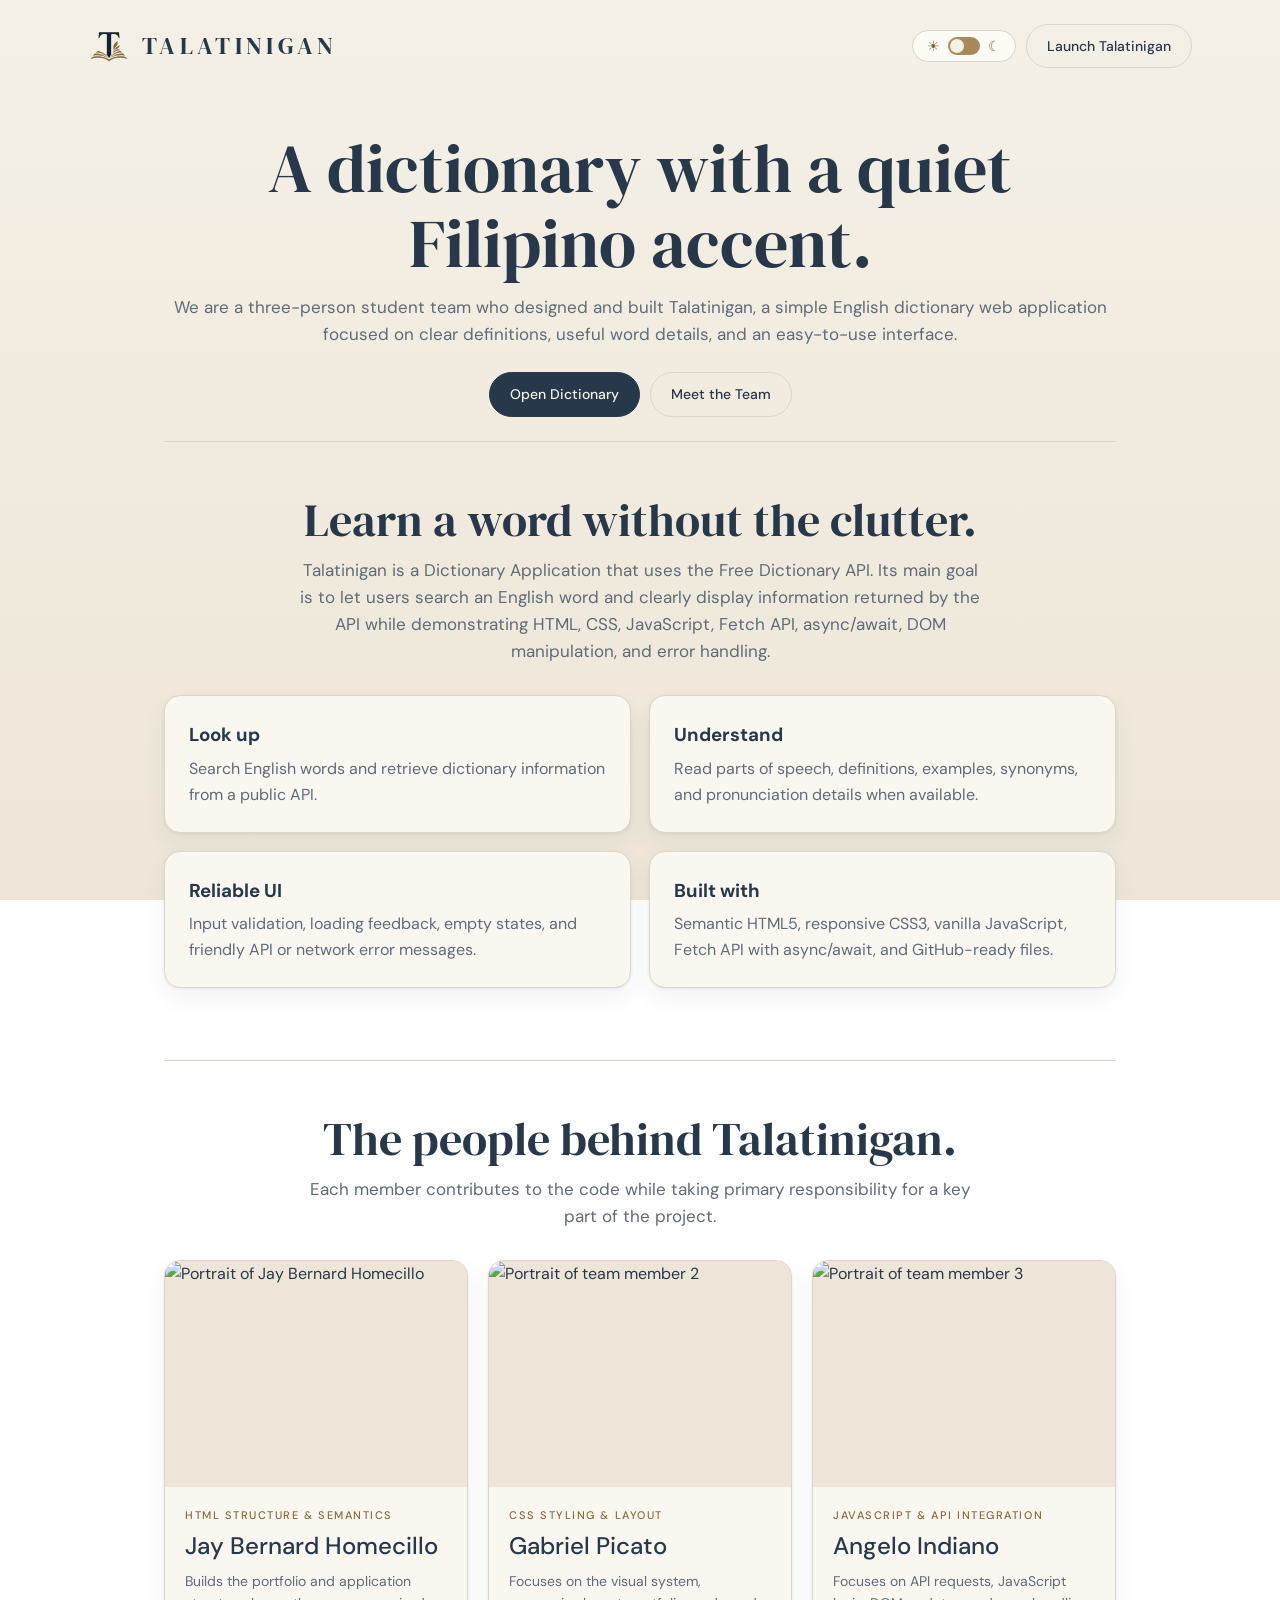
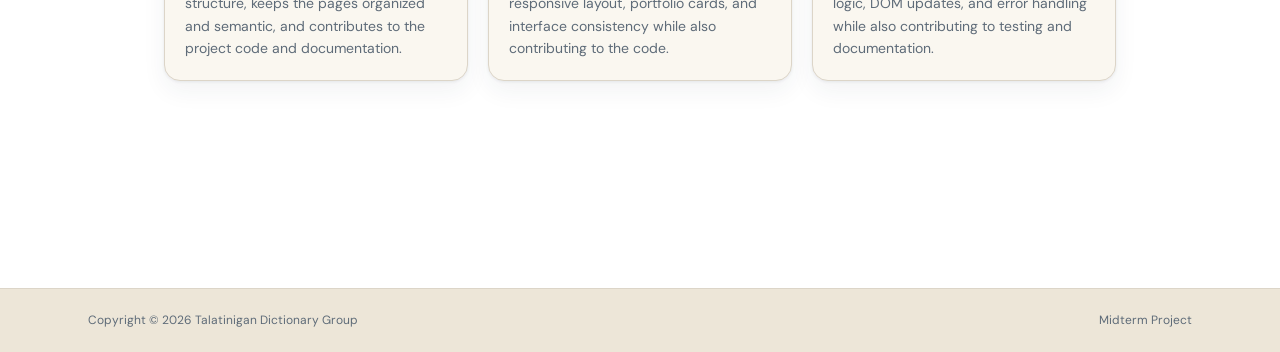
==== commit 528d82e3: "Merge portfolio design into Talatinigan" ====
--- a/index.html
+++ b/index.html
@@ -9,22 +9,24 @@
   <link rel="preconnect" href="https://fonts.gstatic.com" crossorigin>
   <link href="https://fonts.googleapis.com/css2?family=DM+Sans:wght@400;500&family=DM+Serif+Display&display=swap" rel="stylesheet">
   <link rel="stylesheet" href="style.css">
-  <link rel="icon" type="image/svg+xml" href="assets/favicon.svg">
+  <link rel="icon" type="image/png" href="assets/favicon.png">
 </head>
 <body>
   <header class="top">
     <a class="brand" href="index.html" aria-label="Talatinigan portfolio home">
       <img src="assets/light.svg" alt="" class="brand-mark brand-mark-light">
       <img src="assets/dark.svg" alt="" class="brand-mark brand-mark-dark">
-      <span><b>TALATINIGAN</b><small>THE ENGLISH DICTIONARY</small></span>
+      <span><b>TALATINIGAN</b></span>
     </a>
     <div class="header-actions">
-      <button class="theme-btn" id="theme-toggle" type="button" aria-label="Toggle dark mode">◐ Theme</button>
-      <a class="btn" href="app.html">Launch Talatinigan</a>
+      <button class="toggle" id="themeToggle" type="button" aria-label="Toggle dark mode">
+        <span class="t-icon">☀</span><i></i><span class="t-icon">☾</span>
+      </button>
+      <a class="btn ghost" href="app.html">Launch Talatinigan</a>
     </div>
   </header>
 
-  <main>
+  <main class="portfolio-main">
     <section class="hero">
       <h1>A dictionary with a quiet Filipino accent.</h1>
       <p>We are a three-person student team who designed and built Talatinigan, a simple English dictionary web application focused on clear definitions, useful word details, and an easy-to-use interface.</p>
@@ -68,7 +70,7 @@
 
       <div class="team-grid">
         <article class="team-card">
-          <div class="team-photo"><img src="assets/member-1.png" alt="Portrait of Jay Bernard Homecillo"></div>
+          <div class="team-photo"><img src="assets/member-1.jpg" alt="Portrait of Jay Bernard Homecillo"></div>
           <div class="team-info">
             <span class="team-role">HTML Structure &amp; Semantics</span>
             <h3>Jay Bernard Homecillo</h3>
@@ -77,7 +79,7 @@
         </article>
 
         <article class="team-card">
-          <div class="team-photo"><img src="assets/member-2.jpeg" alt="Portrait of team member 2"></div>
+          <div class="team-photo"><img src="assets/member-2.jpg" alt="Portrait of team member 2"></div>
           <div class="team-info">
             <span class="team-role">CSS Styling &amp; Layout</span>
             <h3>Gabriel Picato</h3>
@@ -86,7 +88,7 @@
         </article>
 
         <article class="team-card">
-          <div class="team-photo"><img src="assets/member-3.png" alt="Portrait of team member 3"></div>
+          <div class="team-photo"><img src="assets/member-3.jpg" alt="Portrait of team member 3"></div>
           <div class="team-info">
             <span class="team-role">JavaScript &amp; API Integration</span>
             <h3>Angelo Indiano</h3>
@@ -94,32 +96,26 @@
           </div>
         </article>
       </div>
-
-      <div class="portfolio-cta">
-        <p>Ready to try what we built?</p>
-        <a class="btn" href="app.html">Launch Talatinigan</a>
-      </div>
     </section>
   </main>
 
   <footer class="site-footer">
     <div class="footer-bottom">
-      <span>Talatinigan · IT 110 Midterm Project</span>
-      <span>Dictionary Application · 2026–2027</span>
+      <span>Copyright © 2026 Talatinigan Dictionary Group</span>
+      <span>Midterm Project</span>
     </div>
   </footer>
 
   <script>
     (function () {
       const root = document.documentElement;
-      const button = document.getElementById('theme-toggle');
-      const saved = localStorage.getItem('tala:theme');
-      if (saved === 'dark' || (!saved && matchMedia('(prefers-color-scheme: dark)').matches)) {
-        root.dataset.theme = 'dark';
-      }
+      const button = document.getElementById('themeToggle');
+      let saved = null;
+      try { saved = localStorage.getItem('tala:theme'); } catch (e) {}
+      if (saved === 'dark') root.dataset.theme = 'dark';
       button.addEventListener('click', function () {
         root.dataset.theme = root.dataset.theme === 'dark' ? 'light' : 'dark';
-        localStorage.setItem('tala:theme', root.dataset.theme);
+        try { localStorage.setItem('tala:theme', root.dataset.theme); } catch (e) {}
       });
     })();
   </script>
--- a/style.css
+++ b/style.css
@@ -1,115 +1,793 @@
-/* TALATINIGAN — shared portfolio + application design */
+/* TALATINIGAN — Pure CSS Design System */
 :root {
-  --paper:#F5F0E6; --ink:#26384A; --brass:#A88959; --white:#fff; --stone:#DCD5C8;
-  --night:#202C3B; --bg:var(--paper); --bg2:#EDE6D8; --card:#FAF7F0; --ink-c:var(--ink);
-  --muted:#5E6B78; --line:var(--stone); --brass-t:#86693B; --chip:#FDFBF6; --btn:var(--ink);
-  --btn-t:var(--paper); --danger:#B4503F;
-  --shadow:0 1px 3px rgba(38,56,74,.08),0 10px 24px rgba(38,56,74,.06);
-  --serif:'DM Serif Display',Georgia,serif; --sans:'DM Sans',-apple-system,sans-serif;
-  --r-s:10px; --r-m:16px; --r-pill:999px;
-}
-html { scroll-behavior:smooth; }
+  --paper: #F5F0E6;
+  --ink: #26384A;
+  --brass: #A88959;
+  --white: #ffffff;
+  --stone: #DCD5C8;
+  --night: #202C3B;
+  --bg: var(--paper);
+  --bg2: #EDE6D8;
+  --card: #FAF7F0;
+  --ink-c: var(--ink);
+  --muted: #5E6B78;
+  --line: var(--stone);
+  --brass-t: #86693B;
+  --chip: #FDFBF6;
+  --kbd: #E6DFD0;
+  --btn: var(--ink);
+  --btn-t: var(--paper);
+  --danger: #B4503F;
+  --shadow: 0 1px 3px rgba(38, 56, 74, 0.08), 0 10px 24px rgba(38, 56, 74, 0.06);
+  --serif: 'DM Serif Display', Georgia, serif;
+  --sans: 'DM Sans', -apple-system, sans-serif;
+  --r-s: 10px;
+  --r-m: 16px;
+  --r-pill: 999px;
+}
+
 html[data-theme="dark"] {
-  --bg:var(--night); --bg2:#1C2634; --card:#28343F; --ink-c:#F3EBDC; --muted:#A9B4C0;
-  --line:#3A4856; --brass:#C9A56B; --brass-t:#D2B07A; --chip:#2F3C49; --btn:#F3EBDC;
-  --btn-t:#202C3B; --danger:#E58A78; --shadow:0 10px 28px rgba(0,0,0,.35);
-}
-* { box-sizing:border-box; margin:0; padding:0; }
-body { font:400 16px/1.6 var(--sans); color:var(--ink-c); background:linear-gradient(180deg,var(--bg) 0%,var(--bg2) 100%) fixed; min-height:100vh; transition:.3s; }
-button,input { font:inherit; color:inherit; }
-button { cursor:pointer; }
-a { color:inherit; }
-.top { display:flex; align-items:center; justify-content:space-between; gap:24px; padding:24px 48px; max-width:1200px; margin:auto; }
-.brand { display:inline-flex; align-items:center; gap:12px; text-decoration:none; }
-.brand-mark { width:42px; height:42px; object-fit:contain; flex-shrink:0; }
-.brand-mark-dark { display:none; } html[data-theme="dark"] .brand-mark-light{display:none} html[data-theme="dark"] .brand-mark-dark{display:block}
-.brand b { display:block; font:400 24px/1 var(--serif); letter-spacing:.18em; }
-.brand small { display:block; font-size:10px; letter-spacing:.22em; color:var(--brass-t); margin-top:4px; }
-.header-actions,.btns { display:flex; gap:10px; align-items:center; justify-content:center; flex-wrap:wrap; }
-.theme-btn { border:1px solid var(--line); background:var(--chip); padding:9px 14px; border-radius:var(--r-pill); }
-.btn { display:inline-block; padding:10px 20px; border-radius:var(--r-pill); background:var(--btn); color:var(--btn-t); border:1px solid var(--btn); font-size:14px; font-weight:500; text-decoration:none; transition:.2s; }
-.btn:hover { opacity:.88; transform:translateY(-1px); }
-.btn.ghost { background:transparent; border-color:var(--line); color:var(--ink-c); }
-main { max-width:1000px; margin:0 auto; padding:16px 24px 90px; }
-.hero { text-align:center; padding:46px 0 54px; }
-.hero h1 { font:400 clamp(40px,6vw,68px)/1.08 var(--serif); margin-bottom:16px; }
-.hero p,.section-heading p { max-width:680px; margin:auto; color:var(--muted); font-size:17px; }
-.hero-actions { margin-top:24px; }
-.eyebrow { display:flex; align-items:center; justify-content:center; gap:12px; font-size:11px; letter-spacing:.2em; text-transform:uppercase; color:var(--brass-t); margin-bottom:12px; }
-.eyebrow:before,.eyebrow:after { content:""; width:24px; height:1px; background:var(--brass); }
-.project-section,.team-section { padding-top:52px; border-top:1px solid var(--line); }
-.team-section { margin-top:72px; }
-.section-heading { text-align:center; margin-bottom:30px; }
-.section-heading h2 { font:400 clamp(32px,4vw,46px)/1.15 var(--serif); margin-bottom:10px; }
-.cols { display:grid; grid-template-columns:repeat(2,minmax(0,1fr)); gap:18px; }
-.card,.team-card { background:var(--card); border:1px solid var(--line); border-radius:var(--r-m); box-shadow:var(--shadow); }
-.card { padding:24px; }
-.card h2 { font:400 26px/1.2 var(--serif); margin-bottom:10px; }
-.card h3 { font:400 24px/1.25 var(--serif); margin-bottom:6px; } /* requested name font source */
-.card p,.team-card p { color:var(--muted); }
-.card-number,.lbl { display:block; font-size:11px; letter-spacing:.18em; text-transform:uppercase; color:var(--brass-t); margin-bottom:10px; }
-.team-grid { display:grid; grid-template-columns:repeat(3,minmax(0,1fr)); gap:20px; }
-.team-card { overflow:hidden; text-align:left; transition:transform .2s,border-color .2s; }
-.team-card:hover { transform:translateY(-4px); border-color:var(--brass); }
-.team-photo { width:100%; aspect-ratio:4/3; overflow:hidden; background:var(--bg2); }
-.team-photo img { width:100%; height:100%; display:block; object-fit:cover; object-position:center 24%; }
-.team-info { padding:20px; }
-.team-role { display:block; margin-bottom:6px; color:var(--brass-t); font-size:11px; font-weight:500; letter-spacing:.14em; text-transform:uppercase; }
-/* Names intentionally use the exact typography declared for div.card h3 / .card h3. */
-.team-info h3 { font:400 24px/1.25 var(--serif); margin-bottom:9px; }
-.team-info p { font-size:14px; }
-.portfolio-cta { margin-top:28px; padding:24px; border:1px solid var(--line); border-radius:var(--r-m); text-align:center; background:var(--card); }
-.portfolio-cta p { margin-bottom:12px; color:var(--muted); }
-.site-footer { border-top:1px solid var(--line); background:var(--bg2); padding:22px 48px; }
-.footer-bottom { max-width:1104px; margin:auto; display:flex; justify-content:space-between; gap:12px; flex-wrap:wrap; color:var(--muted); font-size:12px; }
-.footer-bottom a { color:var(--brass-t); text-decoration:none; }
-
-/* Dictionary app */
-.app-main { max-width:860px; }
-.app-hero { padding-bottom:24px; }
-.search { max-width:650px; margin:18px auto; }
-.sbox { display:flex; align-items:center; gap:8px; padding:6px 6px 6px 20px; background:var(--card); border:1px solid var(--brass); border-radius:var(--r-pill); box-shadow:var(--shadow); }
-.sbox input { flex:1; min-width:0; border:0; background:none; outline:0; padding:9px 0; }
-.sbox input::placeholder { color:var(--muted); }
-.go { padding:10px 22px; border:0; border-radius:var(--r-pill); background:var(--brass); color:#fff; font-weight:500; }
-.try { display:flex; flex-wrap:wrap; justify-content:center; gap:8px; margin-bottom:30px; }
-.try .eyebrow { width:100%; margin-bottom:4px; }
-.chip { padding:6px 16px; border:1px solid var(--line); border-radius:var(--r-pill); background:var(--chip); font-size:14px; color:var(--muted); }
-.static-chip { cursor:default; }
-.status-message { min-height:26px; text-align:center; color:var(--muted); font-size:14px; margin-bottom:8px; }
-.status-message.error { color:var(--danger); }
-.empty-state,.error-card,.loading-card { text-align:center; padding:34px 24px; }
-.wordhead { display:flex; justify-content:space-between; align-items:flex-start; }
-.word { font:400 clamp(44px,7vw,68px)/1.1 var(--serif)!important; letter-spacing:.04em; overflow-wrap:anywhere; }
-.pron { color:var(--muted); margin-top:4px; }
-.posh { display:flex; align-items:center; gap:12px; margin:24px 0 10px; font-style:italic; color:var(--brass-t); }
-.posh:after { content:""; flex:1; height:1px; background:var(--line); }
-ol.defs { list-style:none; display:grid; gap:14px; }
-ol.defs li { display:grid; grid-template-columns:24px 1fr; gap:10px; }
-ol.defs .n { width:22px; height:22px; border:1px solid var(--line); border-radius:50%; font-size:11px; display:grid; place-items:center; color:var(--muted); margin-top:3px; }
-.q { color:var(--muted); font-size:14px; margin-top:4px; font-style:italic; }
-.syn { display:flex; flex-wrap:wrap; align-items:center; gap:6px; margin-top:14px; }
-.syn .lbl { margin:0 6px 0 0; }
-.source-link { margin-top:24px; padding-top:14px; border-top:1px solid var(--line); font-size:13px; color:var(--muted); }
-.source-link a { color:var(--brass-t); text-decoration:none; }
-.loader { width:28px; height:28px; border:3px solid var(--line); border-top-color:var(--brass); border-radius:50%; margin:0 auto 12px; animation:spin .8s linear infinite; }
-@keyframes spin { to { transform:rotate(360deg); } }
-.sr-only { position:absolute; width:1px; height:1px; padding:0; margin:-1px; overflow:hidden; clip:rect(0,0,0,0); white-space:nowrap; border:0; }
-
+  --bg: var(--night);
+  --bg2: #1C2634;
+  --card: #28343F;
+  --ink-c: #F3EBDC;
+  --muted: #A9B4C0;
+  --line: #3A4856;
+  --brass: #C9A56B;
+  --brass-t: #D2B07A;
+  --chip: #2F3C49;
+  --kbd: #4A5663;
+  --btn: #F3EBDC;
+  --btn-t: #202C3B;
+  --danger: #E58A78;
+  --shadow: 0 10px 28px rgba(0, 0, 0, 0.35);
+}
+
+* {
+  box-sizing: border-box;
+  margin: 0;
+  padding: 0;
+}
+
+body {
+  font: 400 16px/1.6 var(--sans);
+  color: var(--ink-c);
+  background: linear-gradient(180deg, var(--bg) 0%, var(--bg2) 100%) fixed;
+  min-height: 100vh;
+  transition: background 0.3s, color 0.3s;
+
+}
+
+button {
+  font: inherit;
+  color: inherit;
+  background: none;
+  border: 0;
+  cursor: pointer;
+}
+
+[hidden] {
+  display: none !important;
+}
+
+/* Header */
+.top {
+  display: flex;
+  align-items: center;
+  justify-content: space-between;
+  gap: 24px;
+  padding: 24px 48px;
+  max-width: 1200px;
+  margin: auto;
+}
+
+.brand {
+  cursor: pointer;
+  display: inline-flex;
+  align-items: center;
+  gap: 12px;
+  text-decoration: none;
+  color: inherit;
+}
+
+.brand-mark {
+  width: 42px;
+  height: 42px;
+  object-fit: contain;
+  flex-shrink: 0;
+}
+
+.brand-mark-dark { display: none; }
+html[data-theme="dark"] .brand-mark-light { display: none; }
+html[data-theme="dark"] .brand-mark-dark { display: block; }
+
+.brand b {
+  display: block;
+  font: 400 24px/1 var(--serif);
+  letter-spacing: 0.18em;
+  color: var(--ink-c);
+}
+
+.brand small {
+  display: block;
+  font-size: 10px;
+  letter-spacing: 0.22em;
+  color: var(--brass-t);
+  margin-top: 4px;
+}
+
+nav {
+  display: flex;
+  align-items: center;
+  gap: 8px;
+}
+
+nav button {
+  padding: 8px 14px;
+  font-size: 15px;
+  color: var(--muted);
+  border-bottom: 2px solid transparent;
+  transition: color 0.2s;
+}
+
+nav button:hover {
+  color: var(--ink-c);
+}
+
+nav button.on {
+  color: var(--ink-c);
+  border-color: var(--brass);
+  font-weight: 500;
+}
+
+/* Toggle */
+.toggle {
+  display: flex;
+  align-items: center;
+  gap: 8px;
+  padding: 6px 14px;
+  margin-left: 8px;
+  border: 1px solid var(--line);
+  border-radius: var(--r-pill);
+  background: var(--chip);
+}
+
+.t-icon {
+  font-size: 14px;
+  line-height: 1;
+  color: var(--brass-t);
+}
+
+.toggle i {
+  width: 32px;
+  height: 18px;
+  border-radius: var(--r-pill);
+  background: var(--brass);
+  position: relative;
+  display: inline-block;
+}
+
+.toggle i:after {
+  content: "";
+  position: absolute;
+  top: 2px;
+  left: 2px;
+  width: 14px;
+  height: 14px;
+  border-radius: 50%;
+  background: var(--paper);
+  transition: transform 0.25s;
+}
+
+html[data-theme="dark"] .toggle i:after {
+  transform: translateX(14px);
+  background: var(--night);
+}
+
+/* Main */
+main {
+  max-width: 1000px;
+  margin: 0 auto;
+  padding: 16px 24px 23dvh;
+}
+
+.hero {
+  text-align: center;
+  padding: 24px 0;
+}
+
+.hero h1 {
+  font: 400 clamp(40px, 6vw, 68px)/1.1 var(--serif);
+  margin-bottom: 12px;
+}
+
+.hero p {
+  color: var(--muted);
+  font-size: 17px;
+}
+
+/* Search */
+.search {
+  max-width: 600px;
+  margin: 20px auto;
+}
+
+.sbox {
+  display: flex;
+  align-items: center;
+  gap: 8px;
+  padding: 6px 6px 6px 20px;
+  background: var(--card);
+  border: 1px solid var(--brass);
+  border-radius: var(--r-pill);
+  box-shadow: var(--shadow);
+}
+
+.sbox input {
+  flex: 1;
+  border: 0;
+  background: none;
+  font: inherit;
+  color: inherit;
+  outline: 0;
+  padding: 8px 0;
+}
+
+.sbox input::placeholder {
+  color: var(--muted);
+}
+
+.go {
+  padding: 10px 22px;
+  border-radius: var(--r-pill);
+  background: var(--brass);
+  color: #fff;
+  font-weight: 500;
+  transition: opacity 0.2s;
+}
+
+.go:hover {
+  opacity: 0.9;
+}
+
+.try {
+  display: flex;
+  flex-wrap: wrap;
+  justify-content: center;
+  gap: 8px;
+  margin-bottom: 32px;
+}
+
+.chip {
+  padding: 6px 16px;
+  border: 1px solid var(--line);
+  border-radius: var(--r-pill);
+  background: var(--chip);
+  font-size: 14px;
+  color: var(--muted);
+  transition: border-color 0.2s, color 0.2s;
+}
+
+.chip:hover {
+  border-color: var(--brass);
+  color: var(--ink-c);
+}
+
+/* Grid & Cards */
+.grid {
+  display: grid;
+  grid-template-columns: minmax(0, 1fr);
+  gap: 24px;
+  align-items: start;
+}
+
+.card {
+  background: var(--card);
+  border: 1px solid var(--line);
+  border-radius: var(--r-m);
+  box-shadow: var(--shadow);
+  padding: 24px;
+}
+
+.card h2 {
+  font-size: 20px;
+  margin-bottom: 12px;
+}
+
+.wordhead {
+  display: flex;
+  justify-content: space-between;
+  align-items: flex-start;
+}
+
+.word {
+  font: 400 clamp(44px, 5vw, 68px)/1.1 var(--serif);
+  letter-spacing: 0.08em;
+  margin: 12px 0 6px;
+  overflow-wrap: anywhere;
+}
+
+.pron {
+  display: flex;
+  align-items: center;
+  gap: 12px;
+  color: var(--muted);
+  font-size: 15px;
+  margin-bottom: 16px;
+}
+
+.posh {
+  display: flex;
+  align-items: center;
+  gap: 12px;
+  margin: 20px 0 8px;
+  font-style: italic;
+  color: var(--brass-t);
+}
+
+.posh:after {
+  content: "";
+  flex: 1;
+  height: 1px;
+  background: var(--line);
+}
+
+ol.defs {
+  list-style: none;
+  display: grid;
+  gap: 12px;
+}
+
+ol.defs li {
+  display: grid;
+  grid-template-columns: 24px 1fr;
+  gap: 10px;
+}
+
+ol.defs .n {
+  width: 22px;
+  height: 22px;
+  border: 1px solid var(--line);
+  border-radius: 50%;
+  font-size: 11px;
+  display: grid;
+  place-items: center;
+  color: var(--muted);
+  margin-top: 3px;
+}
+
+.q {
+  color: var(--muted);
+  font-size: 14px;
+  margin-top: 4px;
+  font-style: italic;
+}
+
+.syn {
+  display: flex;
+  flex-wrap: wrap;
+  align-items: center;
+  gap: 6px;
+  margin-top: 12px;
+}
+
+.row {
+  display: flex;
+  justify-content: space-between;
+  align-items: center;
+  padding: 12px 0;
+  border-bottom: 1px solid var(--line);
+  width: 100%;
+}
+
+.bar {
+  height: 8px;
+  border-radius: var(--r-pill);
+  background: var(--line);
+  overflow: hidden;
+  margin: 8px 0 12px;
+}
+
+.bar i {
+  display: block;
+  height: 100%;
+  background: var(--brass);
+  border-radius: inherit;
+  transition: width 0.3s;
+}
+
+.small {
+  font-size: 13px;
+  color: var(--muted);
+}
+
+/* Common UI */
+.btn {
+  padding: 10px 20px;
+  border-radius: var(--r-pill);
+  background: var(--btn);
+  color: var(--btn-t);
+  font-size: 14px;
+  font-weight: 500;
+  transition: opacity 0.2s;
+}
+
+.btn:hover {
+  opacity: 0.9;
+}
+
+.btn.danger {
+  background: none;
+  border: 1px solid var(--danger);
+  color: var(--danger);
+}
+
+.btn.ghost {
+  background: none;
+  border: 1px solid var(--line);
+  color: var(--ink-c);
+}
+
+.icon-btn {
+  padding: 6px 12px;
+  border: 1px solid var(--line);
+  border-radius: var(--r-pill);
+  font-size: 13px;
+  color: var(--ink-c);
+}
+
+.icon-btn.saved {
+  border-color: var(--brass);
+  color: var(--brass-t);
+  font-weight: 500;
+}
+
+.cards {
+  display: grid;
+  grid-template-columns: repeat(auto-fill, minmax(260px, 1fr));
+  gap: 16px;
+  margin-top: 20px;
+}
+
+.mini {
+  padding: 18px;
+  cursor: pointer;
+  text-align: left;
+  border: 1px solid var(--line);
+  border-radius: var(--r-m);
+  background: var(--card);
+}
+
+.mini:hover {
+  border-color: var(--brass);
+}
+
+.mini h3 {
+  font: 400 22px var(--serif);
+  margin-bottom: 4px;
+}
+
+.mini p {
+  font-size: 14px;
+  color: var(--muted);
+}
+
+.headrow {
+  display: flex;
+  justify-content: space-between;
+  align-items: flex-end;
+  gap: 16px;
+}
+
+/* Toast */
+.toast {
+  position: fixed;
+  left: 50%;
+  bottom: 24px;
+  transform: translate(-50%, 20px);
+  background: var(--btn);
+  color: var(--btn-t);
+  padding: 8px 18px;
+  border-radius: var(--r-pill);
+  font-size: 14px;
+  opacity: 0;
+  pointer-events: none;
+  transition: 0.25s;
+  z-index: 100;
+}
+
+.toast.show {
+  opacity: 1;
+  transform: translate(-50%, 0);
+}
+
+@media (max-width: 480px) {
+  .brand-mark {
+    width: 34px;
+    height: 34px;
+  }
+  .brand b {
+    font-size: 19px;
+  }
+  .brand small {
+    font-size: 8px;
+  }
+}
+
+@media (max-width: 800px) {
+  .top {
+    padding: 16px;
+    flex-wrap: wrap;
+  }
+  .grid {
+    grid-template-columns: 1fr;
+  }
+  main {
+    padding: 16px 24px 33dvh;
+  }
+}
+
+/* Clean dictionary-only layout */
+.grid { grid-template-columns: minmax(0, 1fr); }
+
+#main-card, #main-card > .card {
+  min-width: 0; 
+  width: 100%; 
+}
+
+.error-card { 
+  text-align: center; 
+  padding: 32px 20px; 
+}
+
+.error-card p, .empty-def { 
+  color: var(--muted); 
+  margin: 8px 0 16px; 
+}
+
+.loading { 
+  padding: 32px; 
+  text-align: center; 
+}
+
+.source-link { 
+  margin-top: 20px; 
+  padding-top: 12px; 
+  border-top: 1px solid var(--line); 
+  font-size: 13px; 
+}
+
+.source-link a { 
+  color: var(--brass-t); 
+  text-decoration: none; 
+}
+
+/* Portfolio additions merged with the original dictionary stylesheet */
+html { 
+  scroll-behavior: smooth; 
+}
+
+a { 
+  color: inherit; 
+}
+
+.header-actions, .btns { 
+  display:flex; 
+  gap:10px; 
+  align-items:center; 
+  justify-content:center; 
+  flex-wrap:wrap; 
+}
+
+.btn { 
+  display:inline-block; 
+  text-decoration:none; 
+  border:1px solid var(--btn); 
+}
+
+.btn.ghost { 
+  background:transparent; 
+  border-color:var(--line); 
+  color:var(--ink-c); 
+}
+
+.hero-actions { 
+  margin-top:24px; 
+}
+
+.project-section, .team-section { 
+  padding-top:52px; 
+  border-top:1px solid var(--line); 
+}
+
+.team-section { 
+  margin-top:72px; 
+}
+.section-heading { 
+  text-align:center; 
+  margin-bottom:30px; 
+}
+
+.section-heading h2 {
+  font: 400 clamp(32px, 4vw, 46px)/1.15 var(--serif);
+  margin-bottom: 10px;
+}
+
+.section-heading p {
+  max-width: 680px;
+  margin: auto;
+  color: var(--muted);
+  font-size: 17px;
+}
+
+.cols {
+  display: grid;
+  grid-template-columns: repeat(2, minmax(0, 1fr));
+  gap: 18px;
+}
+
+.portfolio-main .card {
+  padding: 24px;
+}
+
+.portfolio-main .card h3 {
+  font: 400 24px/1.25 var(--);
+  margin-bottom: 6px;
+}
+
+.portfolio-main .card p,
+.team-card p {
+  color: var(--muted);
+}
+
+.team-grid {
+  display: grid;
+  grid-template-columns: repeat(3, minmax(0, 1fr));
+  gap: 20px;
+}
+
+.team-card {
+  overflow: hidden;
+  text-align: left;
+  background: var(--card);
+  border: 1px solid var(--line);
+  border-radius: var(--r-m);
+  box-shadow: var(--shadow);
+  transition: transform .2s, border-color .2s;
+}
+
+.team-card:hover {
+  transform: translateY(-4px);
+  border-color: var(--brass);
+}
+
+.team-photo {
+  width: 100%;
+  aspect-ratio: 4/3;
+  overflow: hidden;
+  background: var(--bg2);
+}
+
+.team-photo img {
+  width: 100%;
+  height: 100%;
+  display: block;
+  object-fit: cover;
+  object-position: center 24%;
+}
+
+.team-info {
+  padding: 20px;
+}
+
+.team-role {
+  display: block;
+  margin-bottom: 6px;
+  color: var(--brass-t);
+  font-size: 11px;
+  font-weight: 500;
+  letter-spacing: .14em;
+  text-transform: uppercase;
+}
+
+.team-info h3 {
+  font: 500 24px/1.25 var(--sans);
+  margin-bottom: 9px;
+}
+
+.team-info p {
+  font-size: 14px;
+}
+
+.site-footer {
+  border-top: 1px solid var(--line);
+  background: var(--bg2);
+  padding: 22px 48px;
+}
+
+.footer-bottom {
+  max-width: 1104px;
+  margin: auto;
+  display: flex;
+  justify-content: space-between;
+  gap: 12px;
+  flex-wrap: wrap;
+  color: var(--muted);
+  font-size: 12px;
+}
+
+.footer-bottom a {
+  color: var(--brass-t);
+  text-decoration: none;
+}
+
+.app-main {
+  max-width: 860px;
+}
+
+.app-hero {
+  padding-bottom: 24px;
+}
+
+.search {
+  max-width: 650px;
+  margin: 18px auto;
+}
+
+.sbox input {
+  min-width: 0;
+}
+
+.try .eyebrow {
+  width: 100%;
+  margin-bottom: 4px;
+}
+
+.empty-state,
+.error-card,
+.loading {
+  text-align: center;
+  padding: 34px 24px;
+}
+
+.status-message {
+  min-height: 26px;
+  text-align: center;
+  color: var(--muted);
+  font-size: 14px;
+  margin-bottom: 8px;
+}
+
+.status-message.error {
+  color: var(--danger);
+}
+
+.sr-only {
+  position: absolute;
+  width: 1px;
+  height: 1px;
+  padding: 0;
+  margin: -1px;
+  overflow: hidden;
+  clip: rect(0, 0, 0, 0);
+  white-space: nowrap;
+  border: 0;
+}
+
+@media (max-width:800px) {
+  .header-actions { width:auto; }
+  .team-grid { grid-template-columns:1fr; max-width:430px; margin:auto; }
+  .team-section { margin-top:52px; }
+  .site-footer { padding:20px; }
+}
 @media (max-width:760px) {
   .top { padding:16px; flex-wrap:wrap; }
   .header-actions { width:100%; justify-content:space-between; }
   main { padding:10px 18px 64px; }
   .hero { padding-top:28px; }
-  .cols,.team-grid { grid-template-columns:1fr; }
-  .team-grid { max-width:430px; margin:auto; }
-  .team-section { margin-top:52px; }
-  .site-footer { padding:20px; }
+  .cols, .team-grid { grid-template-columns:1fr; }
 }
 @media (max-width:420px) {
-  .brand-mark { width:34px; height:34px; }
-  .brand b { font-size:19px; }
-  .brand small { font-size:8px; }
   .sbox { border-radius:var(--r-m); padding-left:14px; }
   .go { padding-inline:16px; }
 }
